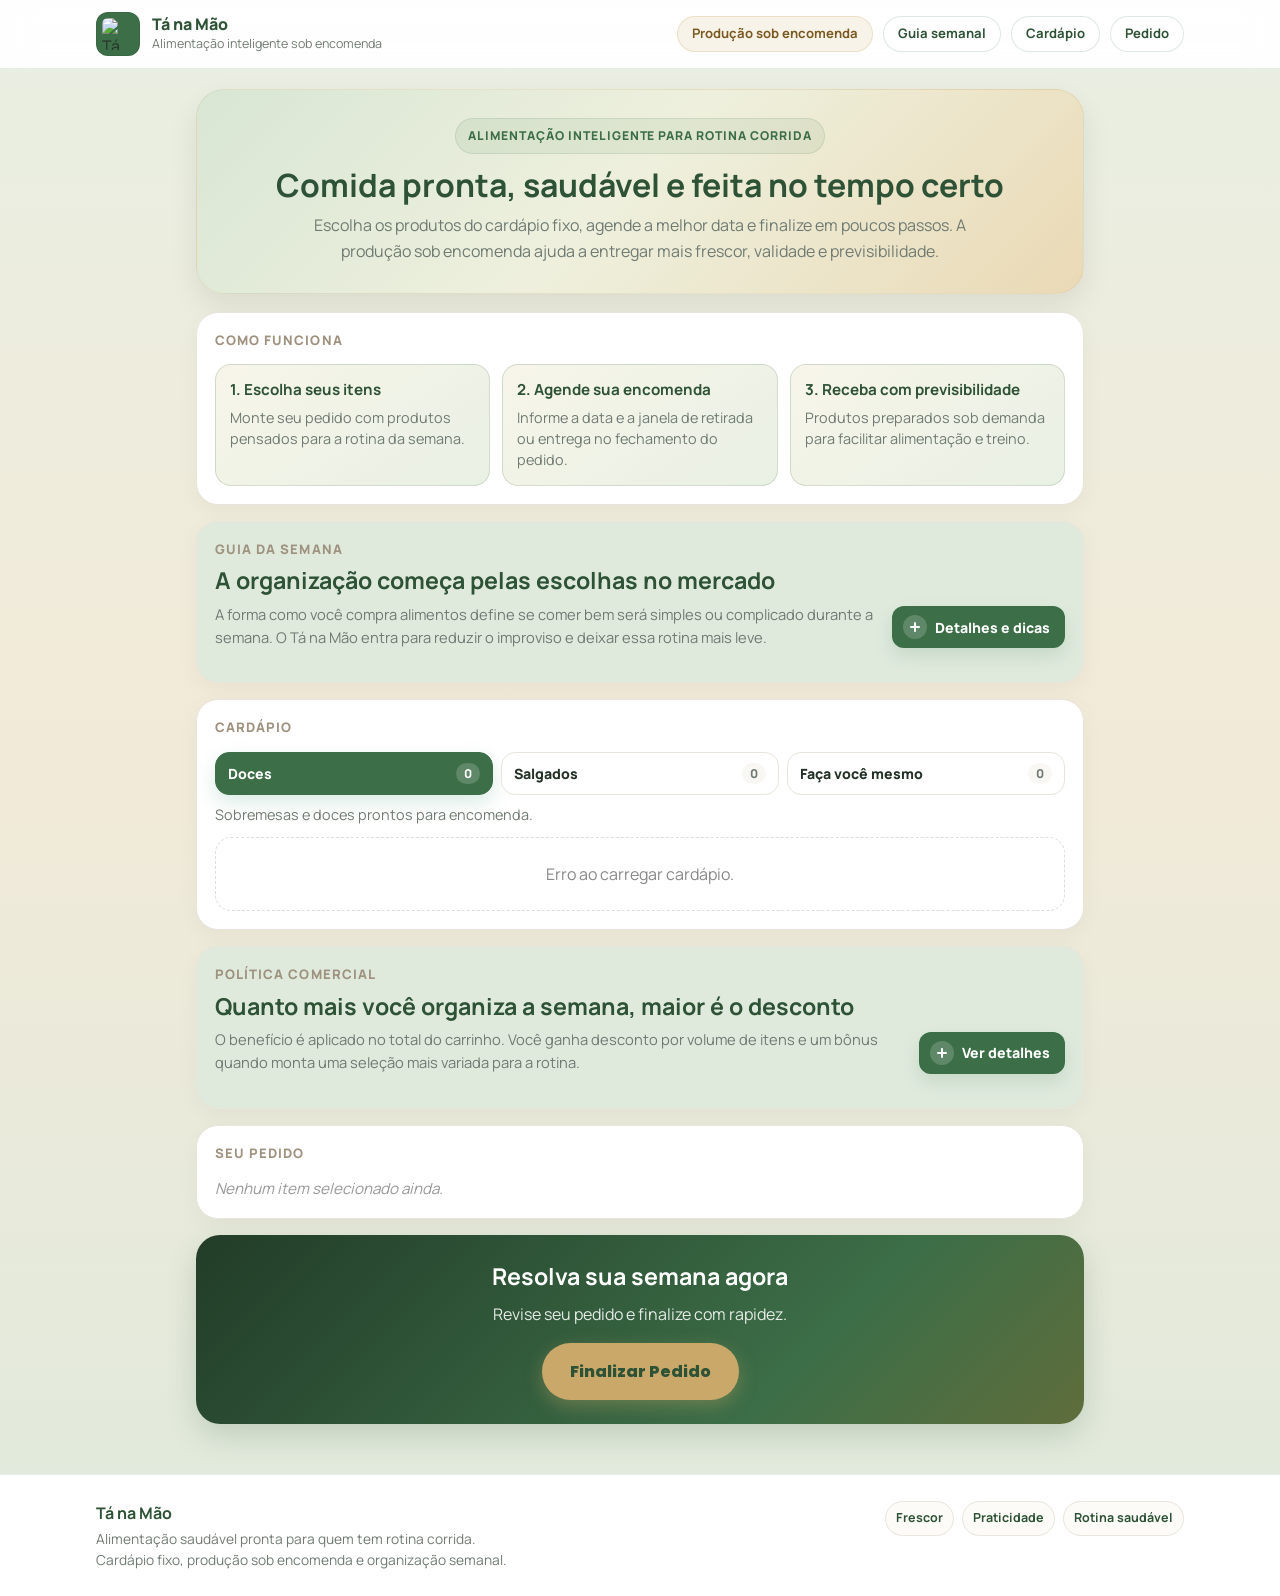
==== index.html @ 831da89c "Evolui identidade visual do ERP e site" ====
<!DOCTYPE html>
<html lang="pt-BR">
<head>
  <meta charset="UTF-8" />
  <meta name="viewport" content="width=device-width, initial-scale=1.0" />
  <title>Tá na Mão! | Alimentação Inteligente</title>
  <link rel="preconnect" href="https://fonts.googleapis.com">
  <link rel="preconnect" href="https://fonts.gstatic.com" crossorigin>
  <link href="https://fonts.googleapis.com/css2?family=Manrope:wght@400;500;600;700;800&family=Poppins:wght@300;400;500;600;700;800&display=swap" rel="stylesheet">
  <link rel="stylesheet" href="/assets/css/main.css?v=20260807-3">
  <script src="auth.js"></script>
  <script src="/assets/js/toast.js"></script>
  <style>
    :root {
      --verde: #3c6e47;
      --verde-escuro: #2d5235;
      --dourado: #c9a86a;
      --fundo: #f8f7f3;
      --texto: #243126;
      --muted: #6f7b72;
      --borda: #e9e5dc;
      --branco: #ffffff;
      --erro-bg: #fff0f0;
      --erro-borda: #f5c6c6;
      --erro-texto: #c0392b;
      --sombra: 0 12px 30px rgba(0,0,0,0.08);
      --radius-xl: 22px;
      --radius-lg: 16px;
      --radius-md: 12px;
      --radius-sm: 10px;
    }

    * {
      box-sizing: border-box;
      margin: 0;
      padding: 0;
    }

    body {
      font-family: var(--font-family, 'Manrope', 'Poppins', sans-serif);
      background: linear-gradient(180deg, #f8f7f3 0%, #f2efe8 100%);
      color: var(--texto);
      min-height: 100vh;
    }

    html {
      scroll-behavior: smooth;
    }

    .site-header {
      position: sticky;
      top: 0;
      z-index: 20;
      background: rgba(255,255,255,0.94);
      border-bottom: 1px solid rgba(60,110,71,0.12);
      backdrop-filter: blur(14px);
    }

    .site-header-inner {
      width: 100%;
      max-width: 1120px;
      margin: 0 auto;
      padding: 12px 16px;
      display: flex;
      align-items: center;
      justify-content: space-between;
      gap: 16px;
    }

    .brand-block {
      display: inline-flex;
      align-items: center;
      gap: 12px;
      min-width: 0;
      color: var(--texto);
      text-decoration: none;
    }

    .brand-logo {
      width: 44px;
      height: 44px;
      object-fit: contain;
      border-radius: 12px;
      background: var(--verde);
      border: 1px solid rgba(45,82,53,0.25);
      padding: 5px;
    }

    .brand-name {
      display: block;
      font-size: 1rem;
      font-weight: 800;
      color: var(--verde-escuro);
      line-height: 1.1;
    }

    .brand-subtitle {
      display: block;
      color: var(--muted);
      font-size: 0.78rem;
      line-height: 1.3;
      margin-top: 2px;
    }

    .site-nav {
      display: flex;
      align-items: center;
      gap: 10px;
      flex-wrap: wrap;
      justify-content: flex-end;
    }

    .site-nav a,
    .site-pill {
      display: inline-flex;
      align-items: center;
      justify-content: center;
      min-height: 36px;
      border-radius: 999px;
      padding: 0 14px;
      font-size: 0.82rem;
      font-weight: 700;
      text-decoration: none;
      white-space: nowrap;
    }

    .site-nav a {
      color: var(--verde-escuro);
      border: 1px solid rgba(60,110,71,0.16);
      background: #fff;
    }

    .site-pill {
      color: #7b5a21;
      background: rgba(201,168,106,0.14);
      border: 1px solid rgba(201,168,106,0.26);
    }

    .wrap {
      width: 100%;
      max-width: 920px;
      margin: 0 auto;
      padding: 20px 16px 40px;
    }

    .hero {
      background: var(--branco);
      border: 1px solid rgba(201,168,106,0.18);
      border-radius: 28px;
      box-shadow: var(--sombra);
      padding: 28px 22px;
      margin-bottom: 18px;
      text-align: center;
    }

    .hero .tag {
      display: inline-block;
      font-size: 0.76rem;
      letter-spacing: 0.08em;
      font-weight: 800;
      color: var(--verde);
      background: rgba(60,110,71,0.08);
      border: 1px solid rgba(60,110,71,0.12);
      padding: 8px 12px;
      border-radius: 999px;
      margin-bottom: 14px;
      text-transform: uppercase;
    }

    .hero h1 {
      font-size: 2rem;
      line-height: 1.1;
      color: var(--verde-escuro);
      margin-bottom: 10px;
    }

    .hero p {
      color: var(--muted);
      font-size: 1rem;
      line-height: 1.6;
      max-width: 680px;
      margin: 0 auto;
    }

    .section {
      background: var(--branco);
      border: 1px solid var(--borda);
      border-radius: var(--radius-xl);
      box-shadow: 0 6px 22px rgba(0,0,0,0.04);
      padding: 18px;
      margin-bottom: 16px;
    }

    .section-title {
      display: block;
      font-size: 0.82rem;
      font-weight: 800;
      color: #9e927f;
      text-transform: uppercase;
      letter-spacing: 0.08em;
      margin-bottom: 14px;
    }

    .intro-info {
      display: grid;
      grid-template-columns: repeat(3, minmax(0, 1fr));
      gap: 12px;
    }

    .intro-card {
      background: #fcfbf8;
      border: 1px solid var(--borda);
      border-radius: var(--radius-lg);
      padding: 14px;
    }

    .intro-card strong {
      display: block;
      font-size: 0.95rem;
      color: var(--verde-escuro);
      margin-bottom: 6px;
    }

    .intro-card span {
      display: block;
      color: var(--muted);
      font-size: 0.9rem;
      line-height: 1.45;
    }


    .guide-section {
      overflow: hidden;
      background: linear-gradient(135deg, #ffffff 0%, #fbf8ef 52%, #eef7f0 100%);
    }

    .guide-heading {
      display: grid;
      grid-template-columns: minmax(0, 1fr) auto;
      gap: 16px;
      align-items: end;
      margin-bottom: 16px;
    }

    .guide-heading .section-title {
      margin-bottom: 8px;
    }

    .guide-heading h2 {
      color: var(--verde-escuro);
      font-size: 1.45rem;
      line-height: 1.18;
      margin-bottom: 8px;
    }

    .guide-heading p,
    .guide-panel p,
    .guide-note {
      color: var(--muted);
      font-size: 0.92rem;
      line-height: 1.55;
    }

    .guide-action {
      display: inline-flex;
      align-items: center;
      justify-content: center;
      min-height: 42px;
      border: 1px solid rgba(60,110,71,0.18);
      border-radius: 12px;
      padding: 0 14px 0 10px;
      background: var(--verde);
      color: #fff;
      font-family: inherit;
      font-size: 0.88rem;
      font-weight: 800;
      text-decoration: none;
      box-shadow: 0 8px 18px rgba(60,110,71,0.14);
      white-space: nowrap;
      cursor: pointer;
      gap: 8px;
    }

    .guide-action-icon {
      position: relative;
      width: 24px;
      height: 24px;
      border-radius: 50%;
      background: rgba(255,255,255,0.18);
      flex-shrink: 0;
    }

    .guide-action-icon::before,
    .guide-action-icon::after {
      content: "";
      position: absolute;
      left: 50%;
      top: 50%;
      width: 10px;
      height: 2px;
      border-radius: 999px;
      background: #fff;
      transform: translate(-50%, -50%);
      transition: 0.18s ease;
    }

    .guide-action-icon::after {
      transform: translate(-50%, -50%) rotate(90deg);
    }

    .guide-action[aria-expanded="true"] .guide-action-icon::after {
      opacity: 0;
      transform: translate(-50%, -50%) rotate(0deg);
    }

    .guide-details {
      margin-top: 16px;
    }

    .guide-details[hidden] {
      display: none;
    }

    .guide-grid {
      display: grid;
      grid-template-columns: repeat(4, minmax(0, 1fr));
      gap: 10px;
      margin-bottom: 12px;
    }

    .guide-card,
    .guide-panel {
      background: rgba(255,255,255,0.82);
      border: 1px solid rgba(60,110,71,0.12);
      border-radius: 16px;
      padding: 14px;
    }

    .guide-number {
      display: inline-flex;
      align-items: center;
      justify-content: center;
      width: 32px;
      height: 28px;
      border-radius: 10px;
      background: rgba(201,168,106,0.16);
      color: var(--dourado);
      font-size: 0.78rem;
      font-weight: 800;
      margin-bottom: 12px;
    }

    .guide-card h3,
    .guide-panel h3 {
      color: var(--verde-escuro);
      font-size: 0.98rem;
      line-height: 1.25;
      margin-bottom: 7px;
    }

    .guide-card p {
      color: var(--muted);
      font-size: 0.86rem;
      line-height: 1.48;
    }

    .guide-bottom {
      display: grid;
      grid-template-columns: minmax(0, 1.15fr) minmax(280px, 0.85fr);
      gap: 12px;
      margin-top: 12px;
    }

    .guide-list {
      list-style: none;
      display: grid;
      gap: 8px;
      margin-top: 10px;
    }

    .guide-list li {
      display: grid;
      grid-template-columns: 26px 1fr;
      align-items: start;
      gap: 8px;
      color: var(--texto);
      font-size: 0.88rem;
      line-height: 1.45;
    }

    .guide-list li::before {
      content: attr(data-step);
      display: inline-flex;
      align-items: center;
      justify-content: center;
      width: 26px;
      height: 26px;
      border-radius: 8px;
      background: rgba(60,110,71,0.1);
      color: var(--verde-escuro);
      font-size: 0.74rem;
      font-weight: 800;
    }

    .guide-tags {
      display: flex;
      flex-wrap: wrap;
      gap: 8px;
      margin-top: 12px;
    }

    .guide-tags span {
      display: inline-flex;
      align-items: center;
      min-height: 32px;
      border-radius: 999px;
      padding: 0 11px;
      background: #f7f4ec;
      color: var(--verde-escuro);
      font-size: 0.82rem;
      font-weight: 800;
    }

    .guide-note {
      margin-top: 12px;
      padding-top: 12px;
      border-top: 1px solid rgba(60,110,71,0.12);
    }

    .menu-tabs {
      display: grid;
      grid-template-columns: repeat(auto-fit, minmax(132px, 1fr));
      gap: 8px;
      margin: 2px 0 12px;
    }

    .menu-tab {
      border: 1px solid var(--borda);
      background: #fff;
      color: var(--texto);
      border-radius: 14px;
      padding: 10px 12px;
      font-family: inherit;
      font-weight: 800;
      font-size: 0.88rem;
      cursor: pointer;
      display: flex;
      align-items: center;
      justify-content: space-between;
      gap: 8px;
      transition: 0.2s ease;
    }

    .menu-tab span {
      min-width: 24px;
      padding: 2px 7px;
      border-radius: 999px;
      background: var(--fundo);
      color: var(--muted);
      font-size: 0.76rem;
      text-align: center;
    }

    .menu-tab.active {
      border-color: var(--verde);
      background: var(--verde);
      color: #fff;
      box-shadow: 0 8px 20px rgba(25, 135, 84, 0.16);
    }

    .menu-tab.active span {
      background: rgba(255, 255, 255, 0.18);
      color: #fff;
    }

    .menu-note {
      margin: -2px 0 12px;
      color: var(--muted);
      font-size: 0.9rem;
      line-height: 1.4;
    }

    .product.recipe-card {
      align-items: flex-start;
    }

    .product.recipe-card .product-left {
      width: 100%;
      align-items: flex-start;
    }

    .recipe-badge {
      display: inline-flex;
      align-items: center;
      width: fit-content;
      border-radius: 999px;
      background: #eef8f2;
      color: var(--verde);
      font-weight: 800;
      font-size: 0.78rem;
      padding: 5px 10px;
    }

    .diy-intro {
      border: 1px solid rgba(60,110,71,0.12);
      background: #fcfbf8;
      border-radius: 16px;
      padding: 14px;
    }

    .diy-intro h3 {
      color: var(--verde-escuro);
      font-size: 1rem;
      margin-bottom: 6px;
    }

    .diy-intro p {
      color: var(--muted);
      font-size: 0.9rem;
      line-height: 1.5;
      margin-bottom: 12px;
    }

    .usage-guide-title {
      display: block;
      color: var(--verde-escuro);
      font-size: 0.78rem;
      font-weight: 800;
      text-transform: uppercase;
      letter-spacing: 0.04em;
      margin-bottom: 8px;
    }

    .usage-icon-grid {
      display: grid;
      grid-template-columns: repeat(auto-fit, minmax(180px, 1fr));
      gap: 8px;
    }

    .usage-icon-item,
    .usage-chip {
      display: flex;
      align-items: center;
      gap: 8px;
    }

    .usage-icon-item {
      border: 1px solid var(--borda);
      background: #fff;
      border-radius: 12px;
      padding: 10px;
    }

    .usage-icon {
      display: inline-flex;
      align-items: center;
      justify-content: center;
      width: 30px;
      height: 30px;
      border-radius: 10px;
      background: rgba(60,110,71,0.1);
      color: var(--verde-escuro);
      font-size: 0.72rem;
      font-weight: 800;
      flex-shrink: 0;
    }

    .usage-icon-item strong {
      display: block;
      color: var(--verde-escuro);
      font-size: 0.82rem;
      line-height: 1.25;
    }

    .usage-icon-item span:last-child {
      display: block;
      color: var(--muted);
      font-size: 0.76rem;
      line-height: 1.35;
      margin-top: 2px;
    }

    .usage-chips {
      display: flex;
      gap: 7px;
      flex-wrap: wrap;
      margin-top: 8px;
    }

    .usage-chip {
      width: fit-content;
      border-radius: 999px;
      border: 1px solid rgba(60,110,71,0.16);
      background: #f8fbf7;
      color: var(--verde-escuro);
      padding: 4px 9px 4px 5px;
      font-size: 0.74rem;
      font-weight: 800;
    }

    .usage-chip .usage-icon {
      width: 22px;
      height: 22px;
      border-radius: 999px;
      font-size: 0.62rem;
    }

    #produtos-container {
      display: flex;
      flex-direction: column;
      gap: 12px;
    }

    .product {
      background: #fff;
      border: 1px solid var(--borda);
      border-radius: 18px;
      padding: 14px;
      display: flex;
      align-items: center;
      justify-content: space-between;
      gap: 12px;
      transition: 0.2s ease;
    }

    .product:hover {
      transform: translateY(-1px);
      box-shadow: 0 8px 18px rgba(0,0,0,0.05);
    }

    .product-left {
      display: flex;
      gap: 12px;
      align-items: center;
      flex: 1;
      min-width: 0;
    }

    .product img {
      width: 76px;
      height: 76px;
      object-fit: cover;
      border-radius: 14px;
      border: 1px solid #eee;
      flex-shrink: 0;
      background: #f5f5f5;
    }

    .product-info {
      min-width: 0;
    }

    .p-nome {
      font-size: 1rem;
      font-weight: 700;
      color: var(--verde-escuro);
      margin-bottom: 3px;
    }

    .p-desc {
      font-size: 0.88rem;
      color: var(--muted);
      line-height: 1.45;
      margin-bottom: 6px;
    }

    .p-preco {
      font-size: 1rem;
      font-weight: 800;
      color: var(--dourado);
    }

    .p-desc {
      display: -webkit-box;
      -webkit-line-clamp: 2;
      -webkit-box-orient: vertical;
      overflow: hidden;
    }

    .p-card-actions {
      display: flex;
      align-items: center;
      gap: 10px;
      flex-wrap: wrap;
      margin-top: 8px;
    }

    .p-detail-btn {
      border: 1px solid rgba(60,110,71,0.18);
      background: #f8fbf7;
      color: var(--verde-escuro);
      border-radius: 999px;
      padding: 7px 11px;
      font-family: "Poppins", sans-serif;
      font-size: 0.76rem;
      font-weight: 800;
      cursor: pointer;
      transition: 0.2s ease;
    }

    .p-detail-btn:hover {
      border-color: rgba(60,110,71,0.36);
      background: #eef6ef;
    }

    .details-modal {
      max-width: 540px;
    }

    .details-head {
      display: flex;
      gap: 14px;
      align-items: center;
      margin-bottom: 14px;
    }

    .details-head img {
      width: 86px;
      height: 86px;
      object-fit: cover;
      border-radius: 16px;
      border: 1px solid var(--borda);
      background: #f5f5f5;
      flex-shrink: 0;
    }

    .details-head h3 {
      margin: 0 0 4px;
    }

    .details-price {
      color: var(--dourado);
      font-weight: 800;
    }

    .details-list {
      display: grid;
      gap: 8px;
      margin-top: 14px;
    }

    .detail-row {
      border: 1px solid var(--borda);
      background: #fcfbf8;
      border-radius: 12px;
      padding: 10px 12px;
    }

    .detail-row strong {
      display: block;
      color: var(--verde-escuro);
      font-size: 0.76rem;
      text-transform: uppercase;
      letter-spacing: 0.04em;
      margin-bottom: 3px;
    }

    .detail-row span {
      color: var(--muted);
      font-size: 0.9rem;
      line-height: 1.45;
    }

    .recipe-detail-section {
      border: 1px solid var(--borda);
      background: #fcfbf8;
      border-radius: 12px;
      padding: 12px;
    }

    .recipe-detail-section h4 {
      margin: 0 0 8px;
      color: var(--verde-escuro);
      font-size: 0.82rem;
      text-transform: uppercase;
      letter-spacing: 0.04em;
    }

    .recipe-detail-section ul,
    .recipe-detail-section ol {
      margin: 0;
      padding-left: 18px;
      color: var(--muted);
      font-size: 0.92rem;
      line-height: 1.5;
    }

    .recipe-detail-section li + li {
      margin-top: 5px;
    }

    .recipe-detail-empty {
      margin: 0;
      color: var(--muted);
      font-size: 0.9rem;
      line-height: 1.45;
    }

    .recipe-video-player {
      width: 100%;
      max-height: 420px;
      border-radius: 12px;
      background: #111;
      display: block;
    }

    .qty-wrap {
      display: flex;
      align-items: center;
      gap: 10px;
      flex-shrink: 0;
    }

    .qty-wrap button {
      width: 34px;
      height: 34px;
      border: none;
      border-radius: 999px;
      background: var(--verde);
      color: #fff;
      font-size: 1.1rem;
      font-weight: 800;
      cursor: pointer;
      transition: 0.2s ease;
    }

    .qty-wrap button:hover {
      background: var(--verde-escuro);
      transform: scale(1.03);
    }

    .qty-num {
      min-width: 24px;
      text-align: center;
      font-size: 1rem;
      font-weight: 800;
      color: var(--verde-escuro);
    }

    .pagamentos {
      display: grid;
      grid-template-columns: repeat(2, minmax(0, 1fr));
      gap: 10px;
    }

    .pag-item {
      border: 2px solid #ece8de;
      background: #fff;
      border-radius: 14px;
      padding: 14px;
      cursor: pointer;
      transition: all 0.2s ease;
    }

    .pag-item:hover {
      border-color: var(--dourado);
      transform: translateY(-1px);
    }

    .pag-item.ativo {
      border-color: var(--verde);
      background: #f4faf5;
      box-shadow: inset 0 0 0 1px rgba(60,110,71,0.08);
    }

    .pag-item strong {
      display: block;
      color: var(--verde-escuro);
      margin-bottom: 4px;
      font-size: 0.96rem;
    }

    .pag-item span {
      display: block;
      color: var(--muted);
      font-size: 0.86rem;
      line-height: 1.4;
    }

    .policy-card {
      background: linear-gradient(135deg, #ffffff 0%, #fbf8ef 100%);
      border: 1px solid rgba(60,110,71,0.14);
      border-radius: 18px;
      padding: 16px;
    }

    .policy-card h3 {
      color: var(--verde-escuro);
      font-size: 1.08rem;
      line-height: 1.28;
      margin-bottom: 8px;
    }

    .policy-card p {
      color: var(--muted);
      font-size: 0.9rem;
      line-height: 1.55;
      margin-bottom: 12px;
    }

    .policy-grid {
      display: grid;
      grid-template-columns: repeat(3, minmax(0, 1fr));
      gap: 10px;
    }

    .policy-item {
      border: 1px solid var(--borda);
      border-radius: 14px;
      background: #fff;
      padding: 12px;
    }

    .policy-item strong {
      display: block;
      color: var(--verde-escuro);
      font-size: 0.88rem;
      margin-bottom: 5px;
    }

    .policy-item span {
      display: block;
      color: var(--muted);
      font-size: 0.82rem;
      line-height: 1.45;
    }

    .policy-note {
      margin-top: 12px;
      color: #7b5a21;
      background: rgba(201,168,106,0.12);
      border: 1px solid rgba(201,168,106,0.24);
      border-radius: 12px;
      padding: 10px 12px;
      font-size: 0.86rem;
      font-weight: 700;
      line-height: 1.45;
    }

    #resumo-lista {
      display: flex;
      flex-direction: column;
      gap: 8px;
      color: #444;
      font-size: 0.95rem;
      line-height: 1.5;
    }

    .r-vazio {
      color: #999;
      font-style: italic;
    }

    .resumo-total {
      margin-top: 14px;
      font-size: 1.08rem;
      font-weight: 800;
      color: var(--verde);
    }

    .cta-section {
      background: linear-gradient(135deg, var(--verde-escuro), var(--verde));
      color: #fff;
      border-radius: 24px;
      padding: 24px 18px;
      text-align: center;
      box-shadow: 0 12px 30px rgba(45,82,53,0.18);
    }

    .cta-section h2 {
      font-size: 1.45rem;
      margin-bottom: 8px;
    }

    .cta-section p {
      color: rgba(255,255,255,0.88);
      margin-bottom: 16px;
      line-height: 1.55;
    }

    .btn-pedir {
      background: var(--dourado);
      color: var(--verde-escuro);
      border: none;
      padding: 16px 28px;
      border-radius: 999px;
      font-size: 1rem;
      font-weight: 800;
      cursor: pointer;
      font-family: "Poppins", sans-serif;
      transition: all 0.2s ease;
      box-shadow: 0 6px 18px rgba(201,168,106,0.35);
    }

    .btn-pedir:hover {
      background: #d7b777;
      transform: translateY(-2px);
    }

    .site-footer {
      border-top: 1px solid rgba(60,110,71,0.12);
      background: #ffffff;
      margin-top: 10px;
    }

    .site-footer-inner {
      width: 100%;
      max-width: 1120px;
      margin: 0 auto;
      padding: 26px 16px;
      display: flex;
      align-items: flex-start;
      justify-content: space-between;
      gap: 20px;
      color: var(--muted);
      font-size: 0.86rem;
    }

    .site-footer strong {
      display: block;
      color: var(--verde-escuro);
      font-size: 1rem;
      margin-bottom: 4px;
    }

    .site-footer span {
      display: block;
      line-height: 1.5;
    }

    .footer-tags {
      display: flex;
      gap: 8px;
      flex-wrap: wrap;
      justify-content: flex-end;
    }

    .footer-tags span {
      border: 1px solid var(--borda);
      border-radius: 999px;
      padding: 7px 10px;
      background: #fcfbf8;
      color: var(--verde-escuro);
      font-weight: 700;
      font-size: 0.78rem;
    }

    .overlay {
      position: fixed;
      inset: 0;
      background: rgba(17, 24, 18, 0.56);
      display: none;
      align-items: center;
      justify-content: center;
      z-index: 999;
      padding: 16px;
    }

    .overlay.on {
      display: flex;
    }

    .modal {
      width: 100%;
      max-width: 640px;
      background: #fff;
      border-radius: 24px;
      padding: 24px 18px 20px;
      position: relative;
      box-shadow: 0 24px 60px rgba(0,0,0,0.18);
      max-height: 92vh;
      overflow-y: auto;
    }

    .modal h3 {
      font-size: 1.5rem;
      color: var(--verde-escuro);
      margin-bottom: 4px;
    }

    .m-subtitulo {
      font-size: 0.86rem;
      color: #8d8d8d;
      margin-bottom: 16px;
    }

    .m-resumo {
      background: #f9f9f9;
      border-radius: 12px;
      padding: 14px;
      font-size: 0.9rem;
      line-height: 1.8;
      color: #444;
      margin-bottom: 10px;
      border: 1px solid #f0f0f0;
    }

    .m-total {
      font-size: 1.12rem;
      font-weight: 800;
      color: var(--verde);
      margin-bottom: 20px;
    }

    .form-label {
      font-size: 0.72rem;
      font-weight: 800;
      color: #bbb;
      text-transform: uppercase;
      letter-spacing: 0.5px;
      display: block;
      margin-bottom: 8px;
      margin-top: 14px;
    }

    .form-grid {
      display: grid;
      grid-template-columns: 1fr 1fr;
      gap: 10px;
    }

    .input-full {
      grid-column: span 2;
    }

    .modal input {
      width: 100%;
      padding: 12px 14px;
      border: 2px solid #eee;
      border-radius: 10px;
      font-size: 0.92rem;
      font-family: "Poppins", sans-serif;
      outline: none;
      transition: border 0.2s;
      color: var(--texto);
      background: #fff;
    }

    .modal input:focus {
      border-color: var(--dourado);
    }

    #area-logado {
      background: #f0f7f2;
      border: 2px solid var(--verde);
      padding: 16px;
      border-radius: 12px;
      margin-bottom: 16px;
      text-align: center;
    }

    .l-nome {
      font-weight: 800;
      font-size: 1.05rem;
      color: var(--verde);
    }

    .l-tel {
      font-size: 0.88rem;
      color: #666;
      margin-top: 4px;
    }

    #area-logado a {
      font-size: 0.8rem;
      color: #888;
      text-decoration: underline;
      cursor: pointer;
      display: inline-block;
      margin-top: 10px;
    }

    .btn-pagar {
      width: 100%;
      background: var(--dourado);
      color: var(--verde-escuro);
      border: none;
      padding: 17px;
      border-radius: 999px;
      font-size: 1.02rem;
      font-weight: 800;
      cursor: pointer;
      font-family: "Poppins", sans-serif;
      margin-top: 18px;
      transition: all 0.2s;
      box-shadow: 0 4px 14px rgba(201,168,106,0.4);
      display: flex;
      align-items: center;
      justify-content: center;
      gap: 8px;
    }

    .btn-pagar:hover {
      background: #d6b77c;
      transform: translateY(-2px);
    }

    .btn-pagar:disabled {
      opacity: 0.65;
      cursor: not-allowed;
      transform: none;
    }

    .btn-fechar {
      position: absolute;
      top: 16px;
      right: 20px;
      background: none;
      border: none;
      font-size: 1.5rem;
      cursor: pointer;
      color: #ccc;
      line-height: 1;
    }

    .btn-fechar:hover {
      color: #999;
    }

    .erro-msg {
      background: var(--erro-bg);
      border: 1px solid var(--erro-borda);
      color: var(--erro-texto);
      border-radius: 10px;
      padding: 10px 14px;
      font-size: 0.88rem;
      margin-top: 12px;
      display: none;
      text-align: center;
    }
    /* Animação de sacudir para erros */
@keyframes shake {
  0%, 100% { transform: translateX(0); }
  25% { transform: translateX(-8px); }
  50% { transform: translateX(8px); }
  75% { transform: translateX(-8px); }
}

.shake-error {
  animation: shake 0.4s ease-in-out;
  /* Garante que o usuário veja o erro com destaque */
  border: 2px solid var(--erro-texto) !important;
}
    
    .erro-cardapio {
      background: #fff;
      border: 1px dashed #ddd;
      border-radius: 16px;
      padding: 24px;
      text-align: center;
      color: #888;
    }

    .spinner {
      width: 18px;
      height: 18px;
      border: 3px solid rgba(45,82,53,0.25);
      border-top-color: var(--verde-escuro);
      border-radius: 50%;
      animation: spin 0.7s linear infinite;
      flex-shrink: 0;
    }

    @keyframes spin {
      to { transform: rotate(360deg); }
    }

    @media (max-width: 760px) {
      .site-header-inner {
        align-items: flex-start;
        flex-direction: column;
      }

      .site-nav {
        justify-content: flex-start;
        width: 100%;
      }

      .site-nav a,
      .site-pill {
        flex: 1 1 calc(50% - 5px);
      }

      .site-footer-inner {
        flex-direction: column;
      }

      .footer-tags {
        justify-content: flex-start;
      }

      .hero h1 {
        font-size: 1.7rem;
      }

      .intro-info {
        grid-template-columns: 1fr;
      }

      .guide-heading,
      .guide-grid,
      .guide-bottom {
        grid-template-columns: 1fr;
      }

      .guide-action {
        width: 100%;
      }

      .pagamentos,
      .policy-grid {
        grid-template-columns: 1fr;
      }

      .form-grid {
        grid-template-columns: 1fr;
      }

      .input-full {
        grid-column: span 1;
      }

      .product {
        align-items: flex-start;
        flex-direction: column;
      }

      .product-left {
        width: 100%;
      }

      .qty-wrap {
        align-self: flex-end;
      }

      .p-card-actions {
        align-items: flex-start;
        flex-direction: column;
      }

      .details-head {
        align-items: flex-start;
        flex-direction: column;
      }
    }
    /* Branding v3 — superfícies com identidade, sem perder leveza */
    body { background: linear-gradient(180deg, #e8efe3 0%, #f2ead8 46%, #dfeadd 100%); }
    header { background: rgba(232,239,227,.94); border-bottom-color: rgba(60,110,71,.18); }
    .hero { background: linear-gradient(135deg, #d8e6d4 0%, #eef0dd 48%, #ead9b5 100%); }
    .intro-card, .guide-card, .guide-panel, .product, .recipe-detail-section, .policy-item {
      background: linear-gradient(145deg, #f7f5e9, #e9f0e4);
      border-color: rgba(60,110,71,.18);
    }
    .product:nth-child(even), .guide-card:nth-child(3n+2), .policy-item:nth-child(even) {
      background: linear-gradient(145deg, #f3e7c9, #eef1df);
      border-color: rgba(201,168,106,.3);
    }
    .guide-section, .policy-section { background: #dfeadd; }
    .diy-intro, .recipe-detail-section { background: linear-gradient(135deg, #efe1bf, #e1ead9); }
    .cta-section { background: linear-gradient(135deg, #223c28 0%, #3c6e47 68%, #8c6c2e 140%); }
    footer { background: #1b3020; }
  </style>
</head>
<body id="topo">
<header class="site-header">
  <div class="site-header-inner">
    <a class="brand-block" href="#topo" aria-label="Tá na Mão - início">
      <img class="brand-logo" src="https://storage.googleapis.com/app-tess-ai-platform-assets-prod/assets/uploads/5681b1bf-2661-4360-9c01-6141cd6ff531.png" alt="Tá na Mão">
      <span>
        <span class="brand-name">Tá na Mão</span>
        <span class="brand-subtitle" data-content="brandSubtitle">Alimentação inteligente sob encomenda</span>
      </span>
    </a>
    <nav class="site-nav" aria-label="Navegação principal">
      <span class="site-pill" data-content="headerBadge">Produção sob encomenda</span>
      <a href="#guia-semanal" data-content="weeklyGuideNav">Guia semanal</a>
      <a href="#cardapio">Cardápio</a>
      <a href="#resumo-lista">Pedido</a>
    </nav>
  </div>
</header>

<div class="wrap">
<section class="hero">
      <div class="tag" data-content="heroEyebrow">Alimentação inteligente para rotina corrida</div>
      <h1 data-content="heroTitle">Comida pronta, saudável e feita no tempo certo</h1>
      <p data-content="heroDescription">
        Escolha os produtos do cardápio fixo, agende a melhor data e finalize em poucos passos.
        A produção sob encomenda ajuda a entregar mais frescor, validade e previsibilidade.
      </p>
    </section>

    <div class="section">
      <span class="section-title" data-content="howItWorksTitle">Como funciona</span>
      <div class="intro-info">
        <div class="intro-card">
          <strong data-content="step1Title">1. Escolha seus itens</strong>
          <span data-content="step1Text">Monte seu pedido com produtos pensados para a rotina da semana.</span>
        </div>
        <div class="intro-card">
          <strong data-content="step2Title">2. Agende sua encomenda</strong>
          <span data-content="step2Text">Informe a data e a janela de retirada ou entrega no fechamento do pedido.</span>
        </div>
        <div class="intro-card">
          <strong data-content="step3Title">3. Receba com previsibilidade</strong>
          <span data-content="step3Text">Produtos preparados sob demanda para facilitar alimentação e treino.</span>
        </div>
      </div>
    </div>

    <div class="section guide-section" id="guia-semanal">
      <div class="guide-heading">
        <div>
          <span class="section-title" data-content="weeklyGuideTitle">Guia da semana</span>
          <h2 data-content="weeklyGuideHeading">A organização começa pelas escolhas no mercado</h2>
          <p data-content="weeklyGuideIntro">A forma como você compra alimentos define se comer bem será simples ou complicado durante a semana. O Tá na Mão entra para reduzir o improviso e deixar essa rotina mais leve.</p>
        </div>
        <button class="guide-action" type="button" aria-expanded="false" aria-controls="guia-semanal-detalhes" onclick="alternarGuiaSemanal(this)">
          <span class="guide-action-icon" aria-hidden="true"></span>
          <span data-content="weeklyGuideButton">Detalhes e dicas</span>
        </button>
      </div>

      <div class="guide-details" id="guia-semanal-detalhes" hidden>
        <div class="guide-grid">
          <article class="guide-card">
            <span class="guide-number">01</span>
            <h3 data-content="weeklyGuideCard1Title">Comece pelo mercado</h3>
            <p data-content="weeklyGuideCard1Text">Monte uma lista com alimentos que realmente ajudam sua rotina: itens prontos, opções frescas e complementos fáceis de combinar.</p>
          </article>
          <article class="guide-card">
            <span class="guide-number">02</span>
            <h3 data-content="weeklyGuideCard2Title">Pense nos dias críticos</h3>
            <p data-content="weeklyGuideCard2Text">Identifique os dias de trabalho, treino ou correria em que você mais precisa ter a refeição resolvida.</p>
          </article>
          <article class="guide-card">
            <span class="guide-number">03</span>
            <h3 data-content="weeklyGuideCard3Title">Compre para combinar</h3>
            <p data-content="weeklyGuideCard3Text">Proteínas, legumes, frutas e lanches simples fazem os produtos prontos renderem melhor sem complicar.</p>
          </article>
          <article class="guide-card">
            <span class="guide-number">04</span>
            <h3 data-content="weeklyGuideCard4Title">Evite depender do improviso</h3>
            <p data-content="weeklyGuideCard4Text">Quando a base está organizada, fica mais fácil comer bem mesmo quando a semana sai do plano.</p>
          </article>
        </div>

        <div class="guide-bottom">
          <div class="guide-panel">
            <h3 data-content="weeklyGuideRoutineTitle">Como organizar a semana</h3>
            <ol class="guide-list">
              <li data-step="1"><span data-content="weeklyGuideRoutine1">Olhe a agenda e marque quais refeições precisam estar resolvidas antes.</span></li>
              <li data-step="2"><span data-content="weeklyGuideRoutine2">Escolha no cardápio os itens prontos que vão cobrir esses momentos.</span></li>
              <li data-step="3"><span data-content="weeklyGuideRoutine3">Complete a compra com alimentos simples para café, lanches e acompanhamentos.</span></li>
              <li data-step="4"><span data-content="weeklyGuideRoutine4">No fim da semana, ajuste quantidades e escolhas para o próximo pedido.</span></li>
            </ol>
          </div>
          <div class="guide-panel">
            <h3 data-content="weeklyGuideShoppingTitle">Lista de compras inteligente</h3>
            <p data-content="weeklyGuideShoppingIntro">A compra certa diminui desperdício, facilita combinações e deixa a alimentação equilibrada mais possível.</p>
            <div class="guide-tags" aria-label="Itens da lista de compras">
              <span data-content="weeklyGuideShopping1">Proteínas</span>
              <span data-content="weeklyGuideShopping2">Verduras e legumes</span>
              <span data-content="weeklyGuideShopping3">Frutas</span>
              <span data-content="weeklyGuideShopping4">Lanches inteligentes</span>
              <span data-content="weeklyGuideShopping5">Temperos e extras</span>
            </div>
          </div>
        </div>

        <p class="guide-note" data-content="weeklyGuideClosing">O objetivo não é montar uma rotina perfeita. É deixar boas escolhas mais fáceis de repetir.</p>
      </div>
    </div>

    <div class="section" id="cardapio">
      <span class="section-title" data-content="menuTitle">Cardápio</span>
      <div class="menu-tabs" id="menu-tabs" aria-label="Categorias do cardápio"></div>
      <div class="menu-note" id="menu-note"></div>
      <div id="produtos-container">
        <div class="erro-cardapio">
          <p>Carregando cardápio...</p>
        </div>
      </div>
    </div>

    <div class="section guide-section policy-section" id="politica-comercial">
      <div class="guide-heading">
        <div>
          <span class="section-title" data-content="policyTitle">Política comercial</span>
          <h2 data-content="policyHeading">Quanto mais você organiza a semana, maior é o desconto</h2>
          <p data-content="policyIntro">O benefício é aplicado no total do carrinho. Você ganha desconto por volume de itens e um bônus quando monta uma seleção mais variada para a rotina.</p>
        </div>
        <button class="guide-action" type="button" aria-expanded="false" aria-controls="politica-comercial-detalhes" onclick="alternarPoliticaComercial(this)">
          <span class="guide-action-icon" aria-hidden="true"></span>
          <span data-content="policyButton">Ver detalhes</span>
        </button>
      </div>

      <div class="guide-details policy-details" id="politica-comercial-detalhes" hidden>
        <div class="policy-grid">
          <div class="policy-item">
            <strong data-content="policyVolumeTitle">Desconto por volume</strong>
            <span data-content="policyVolumeText">3 itens: 3% · 5 itens: 6% · 8 itens: 9% · 12 itens: 12%.</span>
          </div>
          <div class="policy-item">
            <strong data-content="policyDiversityTitle">Bônus por variedade</strong>
            <span data-content="policyDiversityText">3 produtos diferentes: +1%. 5 produtos diferentes: +2%.</span>
          </div>
          <div class="policy-item">
            <strong data-content="policyLimitTitle">Limite saudável</strong>
            <span data-content="policyLimitText">O desconto máximo é de 15%, preservando qualidade, frescor e produção sob encomenda.</span>
          </div>
        </div>
        <div class="policy-note" data-content="policyPaymentNote">O pagamento é finalizado com segurança pelo Mercado Pago, onde você escolhe Pix, cartão ou outros meios disponíveis no checkout.</div>
      </div>
    </div>

    <div class="section">
      <span class="section-title" data-content="orderTitle">Seu Pedido</span>
      <div id="resumo-lista">
        <span class="r-vazio">Nenhum item selecionado ainda.</span>
      </div>
      <div class="resumo-total" id="resumo-total" style="display:none;"></div>
    </div>

    <div class="cta-section">
      <h2 data-content="ctaTitle">Resolva sua semana agora</h2>
      <p data-content="ctaText">Revise seu pedido e finalize com rapidez.</p>
      <button class="btn-pedir" onclick="abrirModal()" data-content="ctaButton">Finalizar Pedido</button>
    </div>
  </div>

  <footer class="site-footer">
    <div class="site-footer-inner">
      <div>
        <strong data-content="footerTitle">Tá na Mão</strong>
        <span data-content="footerLine1">Alimentação saudável pronta para quem tem rotina corrida.</span>
        <span data-content="footerLine2">Cardápio fixo, produção sob encomenda e organização semanal.</span>
      </div>
      <div class="footer-tags" aria-label="Pilares da operação">
        <span data-content="footerTag1">Frescor</span>
        <span data-content="footerTag2">Praticidade</span>
        <span data-content="footerTag3">Rotina saudável</span>
      </div>
    </div>
  </footer>

  <div class="overlay" id="product-details-overlay">
    <div class="modal details-modal">
      <button class="btn-fechar" onclick="fecharDetalhesProduto()" aria-label="Fechar">×</button>
      <div id="product-details-body"></div>
    </div>
  </div>

  <div class="overlay" id="overlay">
    <div class="modal">
      <button class="btn-fechar" onclick="fecharModal()" aria-label="Fechar">×</button>
      <h3>Confirmar Pedido</h3>
      <div class="m-subtitulo" id="m-subtitulo"></div>
      <div class="m-resumo" id="m-resumo"></div>
      <div class="m-total" id="m-total"></div>

      <div id="area-logado" style="display:none;">
        <div class="l-nome" id="txt-nome-logado"></div>
        <div class="l-tel" id="txt-tel-logado"></div>
        <a onclick="limparCadastro()">Não é você? Trocar os dados</a>
      </div>

      <div id="area-cadastro">
        <span class="form-label">Seus dados</span>
        <div class="form-grid">
          <input type="text" id="m-nome" class="input-full" placeholder="Nome completo">
          <input type="tel" id="m-tel" class="input-full" placeholder="WhatsApp com DDD — ex: 21 98000-0000">
        </div>

        <span class="form-label">Endereço de entrega</span>
        <div class="form-grid">
          <input type="text" id="m-cep" placeholder="CEP" onblur="buscarCep()">
          <input type="text" id="m-estado" placeholder="UF">
          <input type="text" id="m-rua" placeholder="Rua" class="input-full">
          <input type="text" id="m-numero" placeholder="Número">
          <input type="text" id="m-complemento" placeholder="Complemento">
          <input type="text" id="m-bairro" placeholder="Bairro">
          <input type="text" id="m-cidade" placeholder="Cidade">
        </div>
      </div>

      <span class="form-label">Encomenda programada</span>
      <div class="form-grid">
        <input type="date" id="m-data-entrega" class="input-full">
        <select id="m-janela-entrega" class="input-full">
          <option value="">Escolha uma janela</option>
          <option value="Manhã">Manhã</option>
          <option value="Tarde">Tarde</option>
          <option value="Noite">Noite</option>
          <option value="Combinar pelo WhatsApp">Combinar pelo WhatsApp</option>
        </select>
      </div>

      <div class="erro-msg" id="erro-msg"></div>
      <button class="btn-pagar" id="btn-pagar" onclick="finalizarPedido()">Ir para pagamento</button>
    </div>
  </div>

  <script>
    const BACKEND_URL = "https://tanamao-backend.onrender.com";
    const STORAGE_CART = "tanamao_cart_v1";
    const CART_DISCOUNT_RULES = {
      quantityTiers: [
        { min: 3, rate: 0.03 },
        { min: 5, rate: 0.06 },
        { min: 8, rate: 0.09 },
        { min: 12, rate: 0.12 }
      ],
      diversityTiers: [
        { min: 3, rate: 0.01 },
        { min: 5, rate: 0.02 }
      ],
      maxRate: 0.15
    };
    const STORAGE_PAYMENT = "tanamao_payment_v1";
    const CHECKOUT_PAYMENT_METHOD = "mercadopago";
    const STORAGE_CLIENT = "tanamao_cliente";
    const STORAGE_CHECKOUT_LOCK = "tanamao_checkout_lock_v1";

    const SITE_CONTENT_DEFAULTS = {
      brandSubtitle: "Alimentação inteligente sob encomenda",
      headerBadge: "Produção sob encomenda",
      heroEyebrow: "Alimentação inteligente para rotina corrida",
      heroTitle: "Comida pronta, saudável e feita no tempo certo",
      heroDescription: "Escolha os produtos do cardápio fixo, agende a melhor data e finalize em poucos passos. A produção sob encomenda ajuda a entregar mais frescor, validade e previsibilidade.",
      howItWorksTitle: "Como funciona",
      step1Title: "1. Escolha seus itens",
      step1Text: "Monte seu pedido com produtos pensados para a rotina da semana.",
      step2Title: "2. Agende sua encomenda",
      step2Text: "Informe a data e a janela de retirada ou entrega no fechamento do pedido.",
      step3Title: "3. Receba com previsibilidade",
      step3Text: "Produtos preparados sob demanda para facilitar alimentação e treino.",
      weeklyGuideNav: "Guia semanal",
      weeklyGuideTitle: "Guia da semana",
      weeklyGuideHeading: "A organização começa pelas escolhas no mercado",
      weeklyGuideIntro: "A forma como você compra alimentos define se comer bem será simples ou complicado durante a semana. O Tá na Mão entra para reduzir o improviso e deixar essa rotina mais leve.",
      weeklyGuideButton: "Detalhes e dicas",
      weeklyGuideCard1Title: "Comece pelo mercado",
      weeklyGuideCard1Text: "Monte uma lista com alimentos que realmente ajudam sua rotina: itens prontos, opções frescas e complementos fáceis de combinar.",
      weeklyGuideCard2Title: "Pense nos dias críticos",
      weeklyGuideCard2Text: "Identifique os dias de trabalho, treino ou correria em que você mais precisa ter a refeição resolvida.",
      weeklyGuideCard3Title: "Compre para combinar",
      weeklyGuideCard3Text: "Proteínas, legumes, frutas e lanches simples fazem os produtos prontos renderem melhor sem complicar.",
      weeklyGuideCard4Title: "Evite depender do improviso",
      weeklyGuideCard4Text: "Quando a base está organizada, fica mais fácil comer bem mesmo quando a semana sai do plano.",
      weeklyGuideRoutineTitle: "Como organizar a semana",
      weeklyGuideRoutine1: "Olhe a agenda e marque quais refeições precisam estar resolvidas antes.",
      weeklyGuideRoutine2: "Escolha no cardápio os itens prontos que vão cobrir esses momentos.",
      weeklyGuideRoutine3: "Complete a compra com alimentos simples para café, lanches e acompanhamentos.",
      weeklyGuideRoutine4: "No fim da semana, ajuste quantidades e escolhas para o próximo pedido.",
      weeklyGuideShoppingTitle: "Lista de compras inteligente",
      weeklyGuideShoppingIntro: "A compra certa diminui desperdício, facilita combinações e deixa a alimentação equilibrada mais possível.",
      weeklyGuideShopping1: "Proteínas",
      weeklyGuideShopping2: "Verduras e legumes",
      weeklyGuideShopping3: "Frutas",
      weeklyGuideShopping4: "Lanches inteligentes",
      weeklyGuideShopping5: "Temperos e extras",
      weeklyGuideClosing: "O objetivo não é montar uma rotina perfeita. É deixar boas escolhas mais fáceis de repetir.",
      policyTitle: "Política comercial",
      policyHeading: "Quanto mais você organiza a semana, maior é o desconto",
      policyIntro: "O benefício é aplicado no total do carrinho. Você ganha desconto por volume de itens e um bônus quando monta uma seleção mais variada para a rotina.",
      policyButton: "Ver detalhes",
      policyVolumeTitle: "Desconto por volume",
      policyVolumeText: "3 itens: 3% · 5 itens: 6% · 8 itens: 9% · 12 itens: 12%.",
      policyDiversityTitle: "Bônus por variedade",
      policyDiversityText: "3 produtos diferentes: +1%. 5 produtos diferentes: +2%.",
      policyLimitTitle: "Limite saudável",
      policyLimitText: "O desconto máximo é de 15%, preservando qualidade, frescor e produção sob encomenda.",
      policyPaymentNote: "O pagamento é finalizado com segurança pelo Mercado Pago, onde você escolhe Pix, cartão ou outros meios disponíveis no checkout.",
      orderTitle: "Seu Pedido",
      ctaTitle: "Resolva sua semana agora",
      ctaText: "Revise seu pedido e finalize com rapidez.",
      ctaButton: "Finalizar Pedido",
      footerTitle: "Tá na Mão",
      footerLine1: "Alimentação saudável pronta para quem tem rotina corrida.",
      footerLine2: "Cardápio fixo, produção sob encomenda e organização semanal.",
      footerTag1: "Frescor",
      footerTag2: "Praticidade",
      menuTitle: "Cardápio",
      menuDocesLabel: "Doces",
      menuDocesNote: "Sobremesas e doces prontos para encomenda.",
      menuSalgadosLabel: "Salgados",
      menuSalgadosNote: "Itens salgados para rotina, trabalho e pós-treino.",
      menuDiyLabel: "Faça você mesmo",
      menuDiyNote: "Receitas saudáveis para fazer em casa. Não entram no carrinho.",
      diyIntroTitle: "Como usar o Faça você mesmo",
      diyIntroText: "O Tá na Mão foi criado para facilitar sua rotina. Além das comidas prontas que você pode comprar para resolver o dia, também disponibilizamos receitas saudáveis e práticas para apoiar suas escolhas na semana.",
      recipeIconGuideTitle: "Guia de ícones",
      menuDiyEmpty: "Nenhuma receita disponível no momento.",
      recipeBadgeLabel: "Faça você mesmo",
      recipeButtonLabel: "Ver receita",
      recipeDetailLabel: "Faça você mesmo",
      recipeIngredientsTitle: "Ingredientes",
      recipePreparationTitle: "Modo de preparo",
      recipeEmptyText: "Conteúdo em atualização.",
      footerTag3: "Rotina saudável"
    };

    function normalizeSiteContentValue(value) {
      if (typeof value !== "string") return value || {};
      try { return JSON.parse(value); } catch { return {}; }
    }

    let SITE_CONTENT = { ...SITE_CONTENT_DEFAULTS };

    function siteText(key) {
      return SITE_CONTENT[key] || SITE_CONTENT_DEFAULTS[key] || "";
    }

    function aplicarTextosSite(content = {}) {
      const merged = { ...SITE_CONTENT_DEFAULTS, ...normalizeSiteContentValue(content) };
      SITE_CONTENT = merged;
      document.querySelectorAll("[data-content]").forEach(el => {
        const key = el.dataset.content;
        if (typeof merged[key] === "string") el.textContent = merged[key];
      });
      if (typeof renderMenuTabs === "function") renderMenuTabs();
    }

    function alternarGuiaSemanal(button) {
      alternarDetalhesSecao(button, "guia-semanal-detalhes");
    }

    function alternarPoliticaComercial(button) {
      alternarDetalhesSecao(button, "politica-comercial-detalhes");
    }

    function alternarDetalhesSecao(button, detailsId) {
      const details = document.getElementById(detailsId);
      if (!details || !button) return;
      const willOpen = details.hasAttribute("hidden");
      details.toggleAttribute("hidden", !willOpen);
      button.setAttribute("aria-expanded", String(willOpen));
    }

    async function carregarTextosSite() {
      aplicarTextosSite();
      try {
        const res = await fetch(BACKEND_URL + "/api/settings/public/site_content?t=" + Date.now(), { cache: "no-store" });
        if (!res.ok) return;
        const data = await res.json();
        if (data.ok && data.data && data.data.value) aplicarTextosSite(normalizeSiteContentValue(data.data.value));
      } catch (e) {
        console.warn("Textos do site não carregados.", e);
      }
    }

    let PRODS = [];
    let RECEITAS = [];
    let qtds = {};
    let menuCategoriaAtual = "doce";
    let pagSel = CHECKOUT_PAYMENT_METHOD;
    let clienteAtual = null;
    let isSubmittingCheckout = false;

    // ✅ LÓGICA DO INDEXEDDB (CACHE)
    const DB_NAME = "TanamaoDB_v3";
    const STORE_NAME = "produtos_cache";

    function initDB() {
      return new Promise((resolve, reject) => {
        const req = indexedDB.open(DB_NAME, 1);
        req.onupgradeneeded = (e) => {
          e.target.result.createObjectStore(STORE_NAME, { keyPath: "id" });
        };
        req.onsuccess = () => resolve(req.result);
        req.onerror = () => reject(req.error);
      });
    }

    async function getCachedProducts() {
      try {
        const db = await initDB();
        return new Promise((resolve) => {
          const tx = db.transaction(STORE_NAME, "readonly");
          const store = tx.objectStore(STORE_NAME);
          const req = store.getAll();
          req.onsuccess = () => resolve(req.result);
          req.onerror = () => resolve([]);
        });
      } catch { return []; }
    }

    async function saveProductsToCache(products) {
      try {
        const db = await initDB();
        const tx = db.transaction(STORE_NAME, "readwrite");
        const store = tx.objectStore(STORE_NAME);
        store.clear(); // Limpa o cache antigo
        products.forEach(p => store.put(p)); // Salva os novos
      } catch (e) { console.error("Erro ao salvar cache", e); }
    }

    function fmt(v) {
      return "R$ " + Number(v || 0).toFixed(2).replace(".", ",");
    }

    function getVal(id) {
      const el = document.getElementById(id);
      return el ? el.value.trim() : "";
    }

    function mostrarErro(msg) {
      const bar = document.getElementById("erro-msg");
      if (!bar) return;
  
      bar.style.display = "block";
      bar.textContent = msg;

  // Remove a classe caso ela já esteja lá (para permitir repetir a animação)
      bar.classList.remove("shake-error");
  
  // Força o navegador a reconhecer a mudança antes de adicionar a classe novamente
      void bar.offsetWidth; 
  
      bar.classList.add("shake-error");

  // Opcional: Rola a tela até o erro se o modal for muito longo
      bar.scrollIntoView({ behavior: 'smooth', block: 'nearest' });
    }

    function ocultarErro() {
      const bar = document.getElementById("erro-msg");
      if (!bar) return;
      bar.style.display = "none";
      bar.textContent = "";
    }

    function resetBtn() {
      const btn = document.getElementById("btn-pagar");
      if (!btn) return;
      btn.disabled = false;
      btn.innerHTML = "Ir para pagamento";
      isSubmittingCheckout = false;
      sessionStorage.removeItem(STORAGE_CHECKOUT_LOCK);
    }

    function setBtnLoading() {
      const btn = document.getElementById("btn-pagar");
      if (!btn) return;
      btn.disabled = true;
      btn.innerHTML = '<span class="spinner"></span> Gerando pagamento...';
      isSubmittingCheckout = true;
      sessionStorage.setItem(STORAGE_CHECKOUT_LOCK, "1");
    }

    function restoreBtnIfNeeded() {
      const lock = sessionStorage.getItem(STORAGE_CHECKOUT_LOCK);
      if (lock === "1") {
        const btn = document.getElementById("btn-pagar");
        if (btn) {
          btn.disabled = true;
          btn.innerHTML = '<span class="spinner"></span> Gerando pagamento...';
          isSubmittingCheckout = true;
        }
      }
    }

    function salvarCarrinho() {
      const payload = {};
      Object.keys(qtds).forEach(id => {
        if ((qtds[id] || 0) > 0) payload[id] = qtds[id];
      });
      localStorage.setItem(STORAGE_CART, JSON.stringify(payload));
    }

    function carregarCarrinho() {
      try {
        const raw = localStorage.getItem(STORAGE_CART);
        if (!raw) return {};
        const parsed = JSON.parse(raw);
        return parsed && typeof parsed === "object" ? parsed : {};
      } catch {
        return {};
      }
    }

    function salvarPagamento() {
      localStorage.removeItem(STORAGE_PAYMENT);
    }

    function carregarPagamento() {
      return CHECKOUT_PAYMENT_METHOD;
    }

    function salvarCliente(cliente) {
      localStorage.setItem(STORAGE_CLIENT, JSON.stringify(cliente));
      clienteAtual = cliente;
    }

    function carregarCliente() {
      try {
        const raw = localStorage.getItem(STORAGE_CLIENT);
        if (!raw) return null;
        const parsed = JSON.parse(raw);
        return parsed && typeof parsed === "object" ? parsed : null;
      } catch {
        return null;
      }
    }

    function checarLogin() {
      clienteAtual = carregarCliente();
      const areaLogado = document.getElementById("area-logado");
      const areaCadastro = document.getElementById("area-cadastro");
      const nome = document.getElementById("txt-nome-logado");
      const tel = document.getElementById("txt-tel-logado");

      if (!areaLogado || !areaCadastro) return;

      if (clienteAtual) {
        areaLogado.style.display = "block";
        areaCadastro.style.display = "none";
        if (nome) nome.textContent = clienteAtual.nome || "";
        if (tel) tel.textContent = clienteAtual.tel || "";
      } else {
        areaLogado.style.display = "none";
        areaCadastro.style.display = "block";
      }
    }

    function limparCadastro() {
      localStorage.removeItem(STORAGE_CLIENT);
      clienteAtual = null;
      checarLogin();

      const campos = [
        "m-nome","m-tel","m-cep","m-rua","m-numero","m-complemento","m-bairro","m-cidade","m-estado","m-data-entrega","m-janela-entrega"
      ];

      campos.forEach(id => {
        const el = document.getElementById(id);
        if (el) el.value = "";
      });
    }

    function getProductImageSrc(p) {
      if (!p || !p.image_url) return "";
      return p.image_url;
    }

    const USAGE_CONTEXTS = [
      {
        id: "breakfast",
        icon: "CM",
        label: "Café da manhã",
        description: "Para começar o dia com mais saciedade, energia e equilíbrio."
      },
      {
        id: "work",
        icon: "TR",
        label: "Para levar para o trabalho",
        description: "Preparações práticas para trabalho, estudos ou dias fora de casa."
      },
      {
        id: "lunch_dinner",
        icon: "AJ",
        label: "Almoço ou jantar",
        description: "Receitas e produtos para usar como refeição principal."
      },
      {
        id: "quick_snack",
        icon: "LR",
        label: "Lanches rápidos",
        description: "Opções simples para dias corridos e poucos ingredientes."
      }
    ];

    const USAGE_CONTEXT_BY_ID = new Map(USAGE_CONTEXTS.map(item => [item.id, item]));

    const MENU_CATEGORIES = [
      { id: "doce", labelKey: "menuDocesLabel", noteKey: "menuDocesNote" },
      { id: "salgado", labelKey: "menuSalgadosLabel", noteKey: "menuSalgadosNote" },
      { id: "receitas", labelKey: "menuDiyLabel", noteKey: "menuDiyNote" }
    ];

    function normalizeSellableCategory(p) {
      const category = String(p?.category || "").toLowerCase();
      if (category === "doce") return "doce";
      return "salgado";
    }

    function isSellableProduct(p) {
      return p && p.active !== false && p.is_sellable !== false;
    }

    function isRecipeItem(p) {
      const category = String(p?.category || "").toLowerCase();
      return p && p.active !== false && p.is_sellable === false && (p.is_gift_recipe === true || category === "brinde");
    }

    function normalizeUsageContexts(value) {
      if (!Array.isArray(value)) return [];
      return [...new Set(value.map(item => String(item || "").trim()).filter(item => USAGE_CONTEXT_BY_ID.has(item)))];
    }

    function renderUsageContextChips(p) {
      const contexts = normalizeUsageContexts(p?.usage_contexts);
      if (!contexts.length) return "";
      return `<div class="usage-chips" aria-label="Ícones do guia">${contexts.map(id => {
        const item = USAGE_CONTEXT_BY_ID.get(id);
        return `<span class="usage-chip"><span class="usage-icon">${escapeHtml(item.icon)}</span>${escapeHtml(item.label)}</span>`;
      }).join("")}</div>`;
    }

    function renderUsageIconGuide() {
      return `
        <span class="usage-guide-title">${escapeHtml(siteText("recipeIconGuideTitle"))}</span>
        <div class="usage-icon-grid">
          ${USAGE_CONTEXTS.map(item => `
            <div class="usage-icon-item">
              <span class="usage-icon">${escapeHtml(item.icon)}</span>
              <span>
                <strong>${escapeHtml(item.label)}</strong>
                <span>${escapeHtml(item.description)}</span>
              </span>
            </div>
          `).join("")}
        </div>
      `;
    }

    function renderDiyIntro() {
      return `
        <div class="diy-intro">
          <h3>${escapeHtml(siteText("diyIntroTitle"))}</h3>
          <p>${escapeHtml(siteText("diyIntroText"))}</p>
          ${renderUsageIconGuide()}
        </div>
      `;
    }

    function getMenuCounts() {
      const counts = { doce: 0, salgado: 0, receitas: RECEITAS.length };
      PRODS.forEach(p => {
        const category = normalizeSellableCategory(p);
        counts[category] = (counts[category] || 0) + 1;
      });
      return counts;
    }

    function escolherCategoriaInicial() {
      const counts = getMenuCounts();
      if (counts[menuCategoriaAtual] > 0) return;
      const next = MENU_CATEGORIES.find(cat => counts[cat.id] > 0);
      menuCategoriaAtual = next ? next.id : "doce";
    }

    function renderMenuTabs() {
      const tabs = document.getElementById("menu-tabs");
      const note = document.getElementById("menu-note");
      if (!tabs) return;
      const counts = getMenuCounts();
      tabs.innerHTML = MENU_CATEGORIES.map(cat => `
        <button class="menu-tab ${menuCategoriaAtual === cat.id ? "active" : ""}" type="button" onclick="setMenuCategoria('${cat.id}')">
          ${escapeHtml(siteText(cat.labelKey))} <span>${counts[cat.id] || 0}</span>
        </button>
      `).join("");
      const active = MENU_CATEGORIES.find(cat => cat.id === menuCategoriaAtual);
      if (note) note.textContent = active ? siteText(active.noteKey) : "";
    }

    function setMenuCategoria(category) {
      if (!MENU_CATEGORIES.some(cat => cat.id === category)) return;
      menuCategoriaAtual = category;
      renderProdutos();
    }

    function aplicarProdutosCarregados(products) {
      const activeProducts = (products || []).filter(p => p.active !== false);
      PRODS = activeProducts.filter(isSellableProduct);
      RECEITAS = activeProducts.filter(isRecipeItem);

      const cartSalvo = carregarCarrinho();
      qtds = {};
      PRODS.forEach(p => { qtds[p.id] = Number(cartSalvo[p.id] || 0); });

      escolherCategoriaInicial();
      renderProdutos();
    }

    // ✅ LÓGICA DE CARREGAMENTO OTIMIZADA (Stale-While-Revalidate)
    async function carregarProdutos() {
      // 1. Tenta carregar do Cache (IndexedDB) primeiro para renderização instantânea
      const cachedProducts = await getCachedProducts();
      if (cachedProducts && cachedProducts.length > 0) {
        aplicarProdutosCarregados(cachedProducts);
        
        atualizarResumo();
      }

      // 2. Faz a requisição em background para atualizar os dados
      try {
        const res = await fetch(BACKEND_URL + "/api/products?t=" + Date.now(), { method: "GET", cache: "no-store" });
        if (!res.ok) throw new Error("erro http");
        const data = await res.json();

        if (!data.ok) throw new Error(data.message || "api erro");

        const fetchedProds = Array.isArray(data.products) ? data.products : [];
        
        // Salva os dados novos no cache silenciosamente
        await saveProductsToCache(fetchedProds);

        // Atualiza a interface com os dados frescos
        aplicarProdutosCarregados(fetchedProds);

        atualizarResumo();
      } catch (e) {
        console.error("ERRO AO CARREGAR PRODUTOS DA API:", e);
        // Só mostra erro se o cache também estiver vazio
        if (!PRODS.length && !RECEITAS.length) {
          document.getElementById("produtos-container").innerHTML = `
            <div class="erro-cardapio">
              <p>Erro ao carregar cardápio.</p>
            </div>`;
        }
      }
    }

    const PRODUCT_DAYS = ["monday", "tuesday", "wednesday", "thursday", "friday", "saturday", "sunday"];

    function isAllProductDays(days) {
      return !Array.isArray(days) || !days.length || PRODUCT_DAYS.every(day => days.includes(day));
    }

    function formatAvailableDays(days) {
      if (isAllProductDays(days)) return "Todos os dias";
      const labels = { monday: "Seg", tuesday: "Ter", wednesday: "Qua", thursday: "Qui", friday: "Sex", saturday: "Sáb", sunday: "Dom" };
      return days.map(day => labels[day] || day).join(", ");
    }

    function escapeHtml(value) {
      return String(value ?? "")
        .replace(/&/g, "&amp;")
        .replace(/</g, "&lt;")
        .replace(/>/g, "&gt;")
        .replace(/"/g, "&quot;")
        .replace(/'/g, "&#039;");
    }

    function getProductDetails(p) {
      const details = [];
      if (isRecipeItem(p)) {
        if (p.serving_size) details.push(["Rendimento", p.serving_size]);
        if (p.weekly_guide_note) details.push(["Dica de organização", p.weekly_guide_note]);
        if (p.storage_instructions) details.push(["Conservação", p.storage_instructions]);
        if (!details.length) details.push(["Como usar", "Receita simples para apoiar uma rotina mais saudável."]);
        return details;
      }

      if (p.serving_size) details.push(["Porção", p.serving_size]);
      if (p.shelf_life_days) details.push(["Validade", `${p.shelf_life_days} dia(s)`]);
      if (p.lead_time_hours) details.push(["Encomenda", `${p.lead_time_hours}h antes`]);
      details.push(["Dias disponíveis", formatAvailableDays(p.available_days)]);
      if (p.storage_instructions) details.push(["Conservação", p.storage_instructions]);
      if (p.weekly_guide_note) details.push(["Dica para rotina", p.weekly_guide_note]);
      return details;
    }

    function normalizeOrderedRecipeLine(line, ordered = false) {
      if (!ordered) return line;
      return line.replace(/^\s*(?:\d+\s*[.)-]|[•*-])\s*/, "");
    }

    function renderRecipeLines(value, ordered = false) {
      const lines = String(value || "")
        .split(/\r?\n/)
        .map(line => normalizeOrderedRecipeLine(line.trim(), ordered))
        .filter(Boolean);

      if (!lines.length) {
        return `<p class="recipe-detail-empty">${escapeHtml(siteText("recipeEmptyText"))}</p>`;
      }

      const tag = ordered ? "ol" : "ul";
      return `<${tag}>${lines.map(line => `<li>${escapeHtml(line)}</li>`).join("")}</${tag}>`;
    }

    function renderUsageContextBlock(p) {
      const chips = renderUsageContextChips(p);
      if (!chips) return "";
      return `
        <div class="recipe-detail-section">
          <h4>${escapeHtml(siteText("recipeIconGuideTitle"))}</h4>
          ${chips}
        </div>
      `;
    }

    function renderRecipeVideo(p) {
      const url = String(p.preparation_video_url || "").trim();
      if (!url) return "";
      return `
        <div class="recipe-detail-section">
          <h4>Vídeo de preparo</h4>
          <video class="recipe-video-player" controls preload="metadata" src="${escapeHtml(url)}"></video>
        </div>
      `;
    }

    function renderRecipePublicDetails(p) {
      return `
        ${renderRecipeVideo(p)}
        <div class="recipe-detail-section">
          <h4>${escapeHtml(siteText("recipeIngredientsTitle"))}</h4>
          ${renderRecipeLines(p.ingredients, false)}
        </div>
        <div class="recipe-detail-section">
          <h4>${escapeHtml(siteText("recipePreparationTitle"))}</h4>
          ${renderRecipeLines(p.preparation_method, true)}
        </div>
      `;
    }

    function renderProductDetails(p) {
      const usageContextBlock = renderUsageContextBlock(p);
      if (isRecipeItem(p)) return usageContextBlock + renderRecipePublicDetails(p);

      return usageContextBlock + getProductDetails(p)
        .map(([label, value]) => `
          <div class="detail-row">
            <strong>${escapeHtml(label)}</strong>
            <span>${escapeHtml(value)}</span>
          </div>
        `).join("");
    }

    function abrirDetalhesProduto(id) {
      const p = [...PRODS, ...RECEITAS].find(item => String(item.id) === String(id));
      const body = document.getElementById("product-details-body");
      const overlay = document.getElementById("product-details-overlay");
      if (!p || !body || !overlay) return;

      const imageSrc = getProductImageSrc(p);
      body.innerHTML = `
        <div class="details-head">
          ${imageSrc ? `<img src="${imageSrc}" alt="${escapeHtml(p.name || "Produto")}">` : ""}
          <div>
            <h3>${escapeHtml(p.name || "")}</h3>
            <p class="m-subtitulo">${escapeHtml(p.description || "")}</p>
            <div class="details-price">${isSellableProduct(p) ? fmt(p.price) : escapeHtml(siteText("recipeDetailLabel"))}</div>
          </div>
        </div>
        <div class="details-list">${renderProductDetails(p)}</div>
      `;
      overlay.classList.add("on");
    }

    function fecharDetalhesProduto() {
      const overlay = document.getElementById("product-details-overlay");
      if (overlay) overlay.classList.remove("on");
    }
    function renderProdutos() {
      const container = document.getElementById("produtos-container");
      renderMenuTabs();
      if (!container) return;

      if (menuCategoriaAtual === "receitas") {
        const diyIntro = renderDiyIntro();
        if (!RECEITAS.length) {
          container.innerHTML = diyIntro + `<div class="erro-cardapio"><p>${escapeHtml(siteText("menuDiyEmpty"))}</p></div>`;
          return;
        }

        container.innerHTML = diyIntro + RECEITAS.map(p => {
          const imageSrc = getProductImageSrc(p);
          const safeId = escapeHtml(p.id);
          const safeName = escapeHtml(p.name || "");
          const safeDesc = escapeHtml(p.description || "");

          return `
            <div class="product recipe-card">
              <div class="product-left">
                ${imageSrc ? `<img src="${imageSrc}" alt="${safeName || "Receita"}">` : ""}
                <div class="product-info">
                  <div class="p-nome">${safeName}</div>
                  <div class="p-desc">${safeDesc}</div>
                  ${renderUsageContextChips(p)}
                  <div class="p-card-actions">
                    <span class="recipe-badge">${escapeHtml(siteText("recipeBadgeLabel"))}</span>
                    <button class="p-detail-btn" type="button" onclick="abrirDetalhesProduto('${safeId}')">${escapeHtml(siteText("recipeButtonLabel"))}</button>
                  </div>
                </div>
              </div>
            </div>
          `;
        }).join("");
        return;
      }

      const produtosCategoria = PRODS.filter(p => normalizeSellableCategory(p) === menuCategoriaAtual);

      if (!produtosCategoria.length) {
        container.innerHTML = '<div class="erro-cardapio"><p>Nenhum item disponível nesta categoria no momento.</p></div>';
        return;
      }

      container.innerHTML = produtosCategoria.map(p => {
        const imageSrc = getProductImageSrc(p);
        const safeId = escapeHtml(p.id);
        const safeName = escapeHtml(p.name || "");
        const safeDesc = escapeHtml(p.description || "");

        return `
          <div class="product">
            <div class="product-left">
              ${imageSrc ? `<img src="${imageSrc}" alt="${safeName || "Produto"}">` : ""}
              <div class="product-info">
                <div class="p-nome">${safeName}</div>
                <div class="p-desc">${safeDesc}</div>
                <div class="p-card-actions">
                  <div class="p-preco">${fmt(p.price)}</div>
                  <button class="p-detail-btn" type="button" onclick="abrirDetalhesProduto('${safeId}')">Detalhes e dicas</button>
                </div>
              </div>
            </div>
            <div class="qty-wrap">
              <button type="button" onclick="qty('${safeId}', -1)">-</button>
              <span class="qty-num" id="qtd-${safeId}">${qtds[p.id] || 0}</span>
              <button type="button" onclick="qty('${safeId}', 1)">+</button>
            </div>
          </div>
        `;
      }).join("");
    }

    function qty(id, d) {
      qtds[id] = Math.max(0, (qtds[id] || 0) + d);
      const el = document.getElementById("qtd-" + id);
      if (el) el.textContent = qtds[id];
      salvarCarrinho();
      atualizarResumo();
    }

    function selecionarPag() {
      pagSel = CHECKOUT_PAYMENT_METHOD;
      atualizarResumo();
    }

    function getTierRate(count, tiers) {
      return tiers.reduce((rate, tier) => count >= tier.min ? tier.rate : rate, 0);
    }

    function formatPercent(rate) {
      return Math.round(Number(rate || 0) * 100) + "%";
    }

    function getNextDiscountHint(totalItems, uniqueItems) {
      const nextQuantity = CART_DISCOUNT_RULES.quantityTiers.find(tier => totalItems < tier.min);
      if (nextQuantity) {
        const missing = nextQuantity.min - totalItems;
        return `Adicione mais ${missing} item(ns) para liberar ${formatPercent(nextQuantity.rate)} de desconto.`;
      }
      const nextDiversity = CART_DISCOUNT_RULES.diversityTiers.find(tier => uniqueItems < tier.min);
      if (nextDiversity) {
        const missing = nextDiversity.min - uniqueItems;
        return `Varie mais ${missing} produto(s) para ganhar bônus de diversidade.`;
      }
      return "Você já está na melhor faixa de desconto deste carrinho.";
    }

    function calcTotal() {
      const ativos = PRODS.filter(p => (qtds[p.id] || 0) > 0);
      const sub = Number(ativos.reduce((acc, p) => acc + (qtds[p.id] || 0) * Number(p.price || 0), 0).toFixed(2));
      const totalItems = ativos.reduce((acc, p) => acc + Number(qtds[p.id] || 0), 0);
      const uniqueItems = ativos.length;
      const quantityRate = getTierRate(totalItems, CART_DISCOUNT_RULES.quantityTiers);
      const diversityRate = getTierRate(uniqueItems, CART_DISCOUNT_RULES.diversityTiers);
      const rawRate = quantityRate + diversityRate;
      const descRate = Math.min(rawRate, CART_DISCOUNT_RULES.maxRate);
      const discount = Number((sub * descRate).toFixed(2));
      const total = Number((sub - discount).toFixed(2));

      return {
        sub,
        descRate,
        discount,
        total,
        totalItems,
        uniqueItems,
        quantityRate,
        diversityRate,
        discountHint: getNextDiscountHint(totalItems, uniqueItems),
        capped: rawRate > descRate
      };
    }

    function atualizarResumo() {
      const ativos = PRODS.filter(p => (qtds[p.id] || 0) > 0);
      const rl = document.getElementById("resumo-lista");
      const rt = document.getElementById("resumo-total");

      if (!ativos.length) {
        rl.innerHTML = '<span class="r-vazio">Nenhum item selecionado ainda.</span>';
        rt.style.display = "none";
        return;
      }

      const { sub, descRate, discount, total, quantityRate, diversityRate, discountHint } = calcTotal();

      let html = ativos.map(p =>
        `<div>${p.name} × ${qtds[p.id]} = ${fmt(qtds[p.id] * Number(p.price || 0))}</div>`
      ).join("");

      html += `<div style="color:#888;font-size:.88em;margin-top:4px;">Subtotal: ${fmt(sub)}</div>`;
      if (descRate > 0) {
        const parts = [];
        if (quantityRate > 0) parts.push(`volume ${formatPercent(quantityRate)}`);
        if (diversityRate > 0) parts.push(`diversidade +${formatPercent(diversityRate)}`);
        html += `<div style="color:var(--verde);font-size:.9em;font-weight:800;">Desconto progressivo (${formatPercent(descRate)}): − ${fmt(discount)}</div>`;
        html += `<div style="color:#777;font-size:.82em;">${parts.join(" · ")}</div>`;
      } else {
        html += `<div style="color:#777;font-size:.82em;">${discountHint}</div>`;
      }

      rl.innerHTML = html;
      rt.style.display = "block";
      rt.textContent = "Total a pagar: " + fmt(total);
    }

    function configurarDataMinimaEntrega() {
      const input = document.getElementById("m-data-entrega");
      if (!input) return;
      const minDate = new Date();
      minDate.setDate(minDate.getDate() + 1);
      input.min = minDate.toISOString().slice(0, 10);
      if (!input.value) input.value = input.min;
    }

    function abrirModal() {
      const ativos = PRODS.filter(p => (qtds[p.id] || 0) > 0);

      if (!ativos.length) {
        alert("Selecione pelo menos um item.");
        return;
      }

      const { sub, descRate, discount, total, quantityRate, diversityRate } = calcTotal();

      let r = ativos.map(p =>
        `• ${p.name} × ${qtds[p.id]} = ${fmt(qtds[p.id] * Number(p.price || 0))}`
      ).join("<br>");

      r += `<br><span style="color:#777;">Subtotal: ${fmt(sub)}</span>`;
      if (descRate > 0) {
        const parts = [];
        if (quantityRate > 0) parts.push(`volume ${formatPercent(quantityRate)}`);
        if (diversityRate > 0) parts.push(`diversidade +${formatPercent(diversityRate)}`);
        r += `<br><span style="color:var(--verde);font-weight:800;">Desconto progressivo (${formatPercent(descRate)}): − ${fmt(discount)}</span>`;
        r += `<br><span style="color:#777;">${parts.join(" · ")}</span>`;
      }

      r += `<br><strong>Pagamento: Mercado Pago</strong>`;
      r += `<br><span style="color:#777;">Você escolhe Pix, cartão ou outro meio disponível na próxima etapa.</span>`;

      document.getElementById("m-resumo").innerHTML = r;
      document.getElementById("m-total").textContent = "Total: " + fmt(total);
      document.getElementById("m-subtitulo").textContent = clienteAtual
        ? `Olá, ${(clienteAtual.nome || "").split(" ")[0]}! Confirme e finalize.`
        : "Preencha seus dados para finalizar.";

      checarLogin();
      configurarDataMinimaEntrega();
      ocultarErro();
      resetBtn();
      restoreBtnIfNeeded();
      document.getElementById("overlay").classList.add("on");
    }

    function fecharModal() {
      document.getElementById("overlay").classList.remove("on");
      ocultarErro();
    }

    function validarCliente(cliente) {
      if (!cliente.nome || cliente.nome.length < 3) {
        return "Informe o nome completo.";
      }

      if (!cliente.tel || cliente.tel.replace(/\D/g, "").length < 10) {
        return "Informe um WhatsApp válido com DDD.";
      }

      const end = cliente.endereco || {};

      if (!end.cep || end.cep.replace(/\D/g, "").length !== 8) {
        return "Informe um CEP válido.";
      }

      if (!end.rua) return "Informe a rua.";
      if (!end.numero) return "Informe o número.";
      if (!end.bairro) return "Informe o bairro.";
      if (!end.cidade) return "Informe a cidade.";
      if (!end.estado) return "Informe o estado.";

      
      const fulfillment = montarFulfillmentDoFormulario();
      const fulfillmentError = validarFulfillment(fulfillment);
      if (fulfillmentError) return fulfillmentError;

      return null;
    }

    function validarFulfillment(fulfillment) {
      if (!fulfillment.scheduledDate) return "Escolha a data da encomenda.";
      if (!fulfillment.deliveryWindow) return "Escolha a janela de entrega.";
      return null;
    }

    function montarFulfillmentDoFormulario() {
      return {
        scheduledDate: getVal("m-data-entrega"),
        deliveryWindow: getVal("m-janela-entrega"),
        type: "delivery"
      };
    }

    function montarClienteDoFormulario() {
      return {
        nome: getVal("m-nome"),
        tel: getVal("m-tel"),
        endereco: {
          cep: getVal("m-cep"),
          rua: getVal("m-rua"),
          numero: getVal("m-numero"),
          complemento: getVal("m-complemento"),
          bairro: getVal("m-bairro"),
          cidade: getVal("m-cidade"),
          estado: getVal("m-estado")
        }
      };
    }

    async function finalizarPedido() {
  // 1. TRAVA DE SEGURANÇA (Evita cobranças duplicadas)
  const btn = document.getElementById("btn-pagar");
  if (isSubmittingCheckout || btn.disabled) return; 

  ocultarErro();
  let cliente = clienteAtual;
  
  if (!cliente) {
    cliente = montarClienteDoFormulario();
    const erro = validarCliente(cliente);
    if (erro) {
      mostrarErro(erro);
      return;
    }
    salvarCliente(cliente);
    checarLogin();
  }

  const fulfillment = montarFulfillmentDoFormulario();
  const fulfillmentError = validarFulfillment(fulfillment);
  if (fulfillmentError) {
    mostrarErro(fulfillmentError);
    return;
  }

  const ativos = PRODS.filter(p => (qtds[p.id] || 0) > 0);
  if (!ativos.length) {
    mostrarErro("Seu carrinho está vazio.");
    return;
  }
  
  pagSel = CHECKOUT_PAYMENT_METHOD;

  // 2. PERSISTÊNCIA DO CARRINHO
  localStorage.setItem("tanamao_carrinho_pendente", JSON.stringify(qtds));

  const payload = {
    items: ativos.map(p => ({
      id: p.id,
      quantity: qtds[p.id]
    })),
    paymentMethod: CHECKOUT_PAYMENT_METHOD,
    customer: {
      nome: cliente.nome,
      telefone: cliente.tel || "",
      endereco: cliente.endereco || {}
    },
    fulfillment,
    source: "site"
  };

  // 3. ESTADO DE CARREGAMENTO
  setBtnLoading();
  // Texto amigável de processamento
  btn.innerHTML = '<span class="spinner"></span> Processando Seguro...';

  try {
    // Definimos um Timeout para erros de rede demorados
    const controller = new AbortController();
    const timeoutId = setTimeout(() => controller.abort(), 15000); // 15 segundos

    const response = await fetch(BACKEND_URL + "/api/checkout/create-preference", {
      method: "POST",
      headers: { "Content-Type": "application/json" },
      body: JSON.stringify(payload),
      signal: controller.signal
    });

    clearTimeout(timeoutId);
    const data = await response.json();
    
    // 4. TRATAMENTO DE ERROS DE NEGÓCIO (Ex: Limite de pedidos atingido)
    if (!response.ok || !data.ok) {
      // Aqui o backend envia "Limite de pedidos diários atingido"
      throw new Error(data.message || "Não foi possível gerar o pagamento.");
    }

    if (!data.checkoutUrl) {
      throw new Error("Link de pagamento não recebido.");
    }

    // Sucesso: Redirecionamento
    window.location.href = data.checkoutUrl;

  } catch (err) {
    console.error("[Checkout Failure]:", err);
    
    // 5. TRATAMENTO DE ERROS DE REDE OU TIMEOUT
    let msgAmigavel = err.message;
    
    if (err.name === 'AbortError' || err.message.includes("Failed to fetch")) {
      msgAmigavel = "Erro de conexão. O servidor pode estar demorando a responder. Tente novamente.";
    }

    mostrarErro(msgAmigavel);
    
    // 6. RECUPERAÇÃO E UNLOCK (Garante que o cliente possa tentar de novo)
    resetBtn();
    btn.innerHTML = "Tentar novamente"; 
  }
}

    async function buscarCep() {
      const cep = getVal("m-cep").replace(/[^0-9]/g, "");
      if (cep.length !== 8) return;

      try {
        const res = await fetch("https://viacep.com.br/ws/" + cep + "/json/");
        const data = await res.json();

        if (!data.erro) {
          document.getElementById("m-rua").value = data.logradouro || "";
          document.getElementById("m-bairro").value = data.bairro || "";
          document.getElementById("m-cidade").value = data.localidade || "";
          document.getElementById("m-estado").value = data.uf || "";
          document.getElementById("m-numero").focus();
        }
      } catch (e) {
        console.error("Erro ao buscar CEP", e);
      }
    }

    window.addEventListener("click", e => {
      if (e.target === document.getElementById("overlay")) fecharModal();
      if (e.target === document.getElementById("product-details-overlay")) fecharDetalhesProduto();
    });

    window.addEventListener("beforeunload", () => {
      salvarCarrinho();
      salvarPagamento();
    });

    carregarTextosSite();
    checarLogin();
    carregarProdutos();
  </script>
</body>
</html>
---- assets/css/main.css ----
/* ==========================================
   TÁ NA MÃO! - DESIGN SYSTEM & PREMIUM SAAS LAYOUT (MAILFY / LINEAR STYLE)
   ========================================== */

@import './variables.css';

/* --- RESET & BODY --- */
*, *::before, *::after {
  box-sizing: border-box;
  margin: 0;
  padding: 0;
}

html {
  scroll-behavior: smooth;
  font-size: 16px;
}

body {
  font-family: var(--font-family);
  background-color: var(--bg-app);
  color: var(--text-main);
  line-height: 1.5;
  -webkit-font-smoothing: antialiased;
  -moz-osx-font-smoothing: grayscale;
  min-height: 100vh;
}

/* --- APP LAYOUT (FULL WIDTH SAAS) --- */
.app-layout {
  display: flex;
  min-height: 100vh;
  width: 100%;
  background-color: var(--bg-app);
  position: relative;
}

/* --- SIDEBAR LATERAL --- */
.sidebar {
  width: 250px;
  min-width: 250px;
  background: var(--bg-card);
  border-right: 1px solid var(--border-subtle);
  display: flex;
  flex-direction: column;
  justify-content: space-between;
  position: sticky;
  top: 0;
  height: 100vh;
  z-index: 100;
  padding: 20px 14px;
  transition: transform var(--transition-normal);
}

.sidebar-header {
  display: flex;
  flex-direction: column;
  gap: 16px;
  margin-bottom: 20px;
}

.sidebar-brand {
  display: flex;
  align-items: center;
  gap: 12px;
  text-decoration: none;
  color: var(--text-main);
  padding: 4px 6px;
}

.sidebar-brand img {
  width: 42px;
  height: 42px;
  object-fit: contain;
  border-radius: var(--radius-md);
  background: var(--verde-primary);
  border: 1px solid var(--verde-border);
  padding: 4px;
}

.sidebar-brand-info {
  display: flex;
  flex-direction: column;
}

.sidebar-brand-title {
  font-family: var(--font-heading);
  font-size: 1.1rem;
  font-weight: 800;
  color: var(--verde-dark);
  line-height: 1.1;
}

.sidebar-brand-badge {
  font-size: 0.68rem;
  font-weight: 800;
  color: var(--dourado-dark);
  text-transform: uppercase;
  letter-spacing: 0.08em;
  margin-top: 2px;
}

/* MENUS DA SIDEBAR */
.sidebar-nav {
  display: flex;
  flex-direction: column;
  gap: 4px;
  flex: 1;
  overflow-y: auto;
}

.sidebar-nav-label {
  font-size: 0.68rem;
  font-weight: 800;
  color: var(--text-light);
  text-transform: uppercase;
  letter-spacing: 0.1em;
  padding: 12px 10px 4px;
}

.sidebar-link {
  display: flex;
  align-items: center;
  gap: 12px;
  padding: 10px 12px;
  border-radius: var(--radius-sm);
  color: var(--text-muted);
  font-family: var(--font-heading);
  font-size: 0.88rem;
  font-weight: 700;
  text-decoration: none;
  border: 1px solid transparent;
  transition: all var(--transition-fast);
  cursor: pointer;
}

.sidebar-link .nav-icon {
  font-size: 1.1rem;
  display: flex;
  align-items: center;
  justify-content: center;
  width: 24px;
}

.sidebar-link:hover {
  background-color: var(--bg-hover);
  color: var(--verde-dark);
}

.sidebar-link.active {
  background-color: var(--verde-light);
  color: var(--verde-dark);
  border-color: var(--verde-border);
  box-shadow: var(--shadow-xs);
}

.sidebar-link.active .nav-icon {
  color: var(--verde-primary);
}

/* RODAPÉ DA SIDEBAR */
.sidebar-footer {
  border-top: 1px solid var(--border-subtle);
  padding-top: 14px;
  margin-top: 10px;
  display: flex;
  align-items: center;
  justify-content: space-between;
  gap: 10px;
}

.sidebar-user {
  display: flex;
  align-items: center;
  gap: 10px;
  min-width: 0;
}

.sidebar-user-avatar {
  width: 36px;
  height: 36px;
  border-radius: 50%;
  background: var(--dourado-light);
  color: var(--dourado-dark);
  border: 1px solid var(--dourado-border);
  display: flex;
  align-items: center;
  justify-content: center;
  font-weight: 800;
  font-size: 0.9rem;
  flex-shrink: 0;
}

.sidebar-user-info {
  display: flex;
  flex-direction: column;
  min-width: 0;
}

.sidebar-user-name {
  font-size: 0.84rem;
  font-weight: 800;
  color: var(--text-main);
  white-space: nowrap;
  overflow: hidden;
  text-overflow: ellipsis;
}

.sidebar-user-role {
  font-size: 0.72rem;
  color: var(--text-muted);
}

.sidebar-logout-btn {
  background: transparent;
  border: 1px solid var(--border-subtle);
  color: var(--text-muted);
  width: 34px;
  height: 34px;
  border-radius: var(--radius-sm);
  display: flex;
  align-items: center;
  justify-content: center;
  cursor: pointer;
  transition: all var(--transition-fast);
}

.sidebar-logout-btn:hover {
  background: var(--status-danger-bg);
  color: var(--status-danger-text);
  border-color: var(--status-danger-border);
}

/* --- ÁREA PRINCIPAL FULL WIDTH --- */
.main-wrapper {
  flex: 1;
  min-width: 0;
  display: flex;
  flex-direction: column;
  width: calc(100% - 250px);
}

/* TOPBAR SUPERIOR */
.app-topbar {
  background: var(--bg-card);
  border-bottom: 1px solid var(--border-subtle);
  padding: 14px 32px;
  display: flex;
  align-items: center;
  justify-content: space-between;
  gap: 16px;
  position: sticky;
  top: 0;
  z-index: 90;
  box-shadow: var(--shadow-xs);
}

.topbar-breadcrumb {
  display: flex;
  align-items: center;
  gap: 8px;
  font-size: 0.86rem;
  color: var(--text-muted);
  font-weight: 600;
}

.topbar-breadcrumb span.current {
  color: var(--verde-dark);
  font-weight: 800;
}

.topbar-search {
  display: flex;
  align-items: center;
  gap: 8px;
  background: var(--bg-app);
  border: 1px solid var(--border-medium);
  border-radius: var(--radius-pill);
  padding: 6px 16px;
  width: 380px;
  transition: border-color var(--transition-fast), box-shadow var(--transition-fast);
}

.topbar-search:focus-within {
  border-color: var(--verde-primary);
  box-shadow: 0 0 0 3px rgba(60, 110, 71, 0.12);
}

.topbar-search input {
  border: none;
  background: transparent;
  outline: none;
  font-family: var(--font-family);
  font-size: 0.86rem;
  width: 100%;
  color: var(--text-main);
}

.topbar-actions {
  display: flex;
  align-items: center;
  gap: 10px;
}

.mobile-nav-toggle {
  display: none;
  background: transparent;
  border: 1px solid var(--border-medium);
  border-radius: var(--radius-sm);
  padding: 8px 12px;
  font-size: 1.2rem;
  cursor: pointer;
}

/* ÁREA DE CONTEÚDO FLUIDA (FULL WIDTH) */
.app-content {
  padding: 28px 36px;
  width: 100%;
  max-width: 100%;
  margin: 0;
}

/* CARDS E PAINÉIS LARGOS */
.mailfy-card, .admin-card {
  background: var(--bg-card);
  border: 1px solid var(--border-subtle);
  border-radius: var(--radius-lg);
  padding: 24px;
  box-shadow: var(--shadow-sm);
  margin-bottom: 20px;
  width: 100%;
}

/* --- KANBAN OPERACIONAL REFEITO (4 COLUNAS PARALELAS) --- */
.board {
  display: grid;
  grid-template-columns: repeat(4, 1fr);
  gap: 16px;
  width: 100%;
  align-items: start;
}

.column {
  background: var(--bg-app);
  border-radius: var(--radius-md);
  padding: 14px;
  min-height: 480px;
  border: 1px solid var(--border-subtle);
  display: flex;
  flex-direction: column;
  gap: 12px;
}

.column-header {
  font-family: var(--font-heading);
  font-weight: 800;
  font-size: 0.88rem;
  color: var(--verde-dark);
  text-transform: uppercase;
  letter-spacing: 0.06em;
  padding-bottom: 10px;
  border-bottom: 2px solid var(--border-medium);
  display: flex;
  align-items: center;
  justify-content: space-between;
}

.order-card {
  background: var(--bg-card);
  border-radius: var(--radius-sm);
  padding: 14px;
  border: 1px solid var(--border-subtle);
  border-left: 4px solid var(--dourado-primary);
  box-shadow: var(--shadow-xs);
  display: flex;
  flex-direction: column;
  gap: 8px;
  transition: transform var(--transition-fast), box-shadow var(--transition-fast);
}

.order-card:hover {
  transform: translateY(-2px);
  box-shadow: var(--shadow-sm);
}

.order-customer {
  font-weight: 800;
  font-size: 0.9rem;
  color: var(--verde-dark);
}

.order-details {
  font-size: 0.82rem;
  color: var(--text-muted);
  line-height: 1.4;
}

.order-footer {
  display: flex;
  align-items: center;
  justify-content: space-between;
  margin-top: 4px;
  padding-top: 8px;
  border-top: 1px dashed var(--border-subtle);
}

.order-total {
  font-weight: 800;
  color: var(--dourado-dark);
  font-size: 0.92rem;
}

/* --- TABELA DO CARDÁPIO & PRODUTOS REFEITA --- */
.table-container {
  width: 100%;
  overflow-x: auto;
  border-radius: var(--radius-md);
  border: 1px solid var(--border-subtle);
  background: var(--bg-card);
}

.mailfy-table {
  width: 100%;
  border-collapse: collapse;
  text-align: left;
  font-size: 0.88rem;
}

.mailfy-table th {
  background-color: var(--bg-app);
  color: var(--text-muted);
  font-weight: 700;
  font-size: 0.74rem;
  text-transform: uppercase;
  letter-spacing: 0.06em;
  padding: 14px 16px;
  border-bottom: 1px solid var(--border-subtle);
  white-space: nowrap;
}

.mailfy-table td {
  padding: 14px 16px;
  color: var(--text-body);
  border-bottom: 1px solid var(--border-subtle);
  vertical-align: middle;
}

.mailfy-table tbody tr:hover {
  background-color: var(--bg-hover);
}

.product-cell {
  display: flex;
  align-items: center;
  gap: 12px;
  max-width: 320px;
}

.product-cell-img {
  width: 48px;
  height: 48px;
  border-radius: var(--radius-sm);
  object-fit: cover;
  border: 1px solid var(--border-subtle);
  background: var(--bg-subtle);
  flex-shrink: 0;
}

.product-cell-info {
  display: flex;
  flex-direction: column;
  min-width: 0;
  max-width: 360px;
}

.product-cell-title {
  font-weight: 800;
  font-size: 0.9rem;
  color: var(--verde-dark);
  line-height: 1.2;
}

.product-cell-desc {
  font-size: 0.78rem;
  color: var(--text-muted);
  margin-top: 2px;
  line-height: 1.35;
  display: -webkit-box;
  -webkit-line-clamp: 2;
  -webkit-box-orient: vertical;
  overflow: hidden;
  text-overflow: ellipsis;
  word-break: break-word;
}

/* ACCORDIONS RECOLHÍVEIS */
details.mailfy-accordion {
  background: var(--bg-card);
  border: 1px solid var(--border-subtle);
  border-radius: var(--radius-md);
  margin-bottom: 16px;
  overflow: hidden;
  box-shadow: var(--shadow-xs);
}

details.mailfy-accordion[open] {
  border-color: var(--verde-border);
  box-shadow: var(--shadow-sm);
}

details.mailfy-accordion summary {
  list-style: none;
  padding: 16px 20px;
  cursor: pointer;
  display: flex;
  align-items: center;
  justify-content: space-between;
  gap: 12px;
  background: var(--bg-card);
  font-family: var(--font-heading);
  font-size: 0.96rem;
  font-weight: 700;
  color: var(--verde-dark);
  user-select: none;
}

details.mailfy-accordion summary::-webkit-details-marker { display: none; }

details.mailfy-accordion summary:hover {
  background-color: var(--bg-hover);
}

details.mailfy-accordion .accordion-body {
  padding: 20px;
  border-top: 1px solid var(--border-subtle);
  background: #ffffff;
}

/* STATUS PILLS & BADGES */
.status-pill {
  display: inline-flex;
  align-items: center;
  gap: 6px;
  padding: 4px 10px;
  border-radius: var(--radius-pill);
  font-size: 0.74rem;
  font-weight: 700;
  border: 1px solid transparent;
  white-space: nowrap;
}

.pill-success { background-color: var(--status-success-bg); color: var(--status-success-text); border-color: var(--status-success-border); }
.pill-warning { background-color: var(--status-warning-bg); color: var(--status-warning-text); border-color: var(--status-warning-border); }
.pill-danger { background-color: var(--status-danger-bg); color: var(--status-danger-text); border-color: var(--status-danger-border); }
.pill-info { background-color: var(--status-info-bg); color: var(--status-info-text); border-color: var(--status-info-border); }
.pill-purple { background-color: var(--status-purple-bg); color: var(--status-purple-text); border-color: var(--status-purple-border); }
.pill-gold { background-color: var(--dourado-light); color: var(--dourado-dark); border-color: var(--dourado-border); }

/* BOTÕES MODERNOS */
.btn {
  display: inline-flex;
  align-items: center;
  justify-content: center;
  gap: 8px;
  padding: 9px 18px;
  border-radius: var(--radius-md);
  font-family: var(--font-heading);
  font-size: 0.86rem;
  font-weight: 700;
  cursor: pointer;
  border: 1px solid transparent;
  transition: all var(--transition-fast);
  text-decoration: none;
  white-space: nowrap;
}

.btn-primary { background-color: var(--verde-primary); color: var(--text-white); }
.btn-primary:hover { background-color: var(--verde-hover); box-shadow: var(--shadow-glow-green); }

.btn-gold { background-color: var(--dourado-primary); color: #ffffff; }
.btn-gold:hover { background-color: var(--dourado-hover); box-shadow: var(--shadow-glow-gold); }

.btn-secondary { background-color: var(--bg-card); color: var(--text-body); border-color: var(--border-medium); }
.btn-secondary:hover { background-color: var(--bg-hover); border-color: var(--verde-primary); color: var(--verde-dark); }

.btn-ghost { background: transparent; color: var(--text-muted); }
.btn-ghost:hover { background-color: var(--bg-subtle); color: var(--verde-dark); }

.btn-sm { padding: 5px 12px; font-size: 0.78rem; border-radius: var(--radius-sm); }

/* INPUTS & FORMULÁRIOS */
.form-group { margin-bottom: 16px; }
.form-label { display: block; font-size: 0.8rem; font-weight: 700; color: var(--verde-dark); margin-bottom: 6px; }

.form-control {
  width: 100%;
  padding: 9px 13px;
  font-family: var(--font-family);
  font-size: 0.88rem;
  color: var(--text-main);
  background-color: var(--bg-card);
  border: 1px solid var(--border-medium);
  border-radius: var(--radius-sm);
  outline: none;
  transition: border-color var(--transition-fast), box-shadow var(--transition-fast);
}

.form-control:focus {
  border-color: var(--verde-primary);
  box-shadow: 0 0 0 3px rgba(60, 110, 71, 0.15);
}

/* --- KPI GRID EXECUTIVO --- */
.kpi-grid {
  display: grid;
  grid-template-columns: repeat(4, 1fr);
  gap: 16px;
  margin-bottom: 20px;
}

.kpi-card {
  background: var(--bg-card);
  border: 1px solid var(--border-subtle);
  border-radius: var(--radius-lg);
  padding: 18px 20px;
  box-shadow: var(--shadow-xs);
  display: flex;
  flex-direction: column;
  justify-content: space-between;
  transition: transform var(--transition-fast), box-shadow var(--transition-fast);
}

.kpi-card:hover {
  transform: translateY(-2px);
  box-shadow: var(--shadow-sm);
  border-color: var(--verde-border);
}

.kpi-value {
  font-family: var(--font-heading);
  font-size: 1.85rem;
  font-weight: 800;
  color: var(--verde-dark);
  line-height: 1.1;
  margin-bottom: 6px;
}

.kpi-value.danger { color: var(--status-danger-text); }
.kpi-value.gold { color: var(--dourado-dark); }

.kpi-label {
  font-size: 0.76rem;
  font-weight: 700;
  color: var(--text-muted);
  text-transform: uppercase;
  letter-spacing: 0.05em;
}

/* RESPONSIVIDADE MOBILE */
@media (max-width: 992px) {
  .sidebar { position: fixed; transform: translateX(-100%); box-shadow: var(--shadow-lg); }
  .sidebar.open { transform: translateX(0); }
  .main-wrapper { width: 100%; }
  .mobile-nav-toggle { display: inline-flex; }
  .topbar-search { display: none; }
  .board { grid-template-columns: 1fr; }
  .kpi-grid { grid-template-columns: repeat(2, 1fr); }
  .app-content { padding: 16px; }
}

/* --- REGRAS DE EXIBIÇÃO DE ABAS DO PAINEL --- */
.tab-content {
  display: none;
  width: 100%;
}

.tab-content.active {
  display: block !important;
  opacity: 1 !important;
  visibility: visible !important;
}
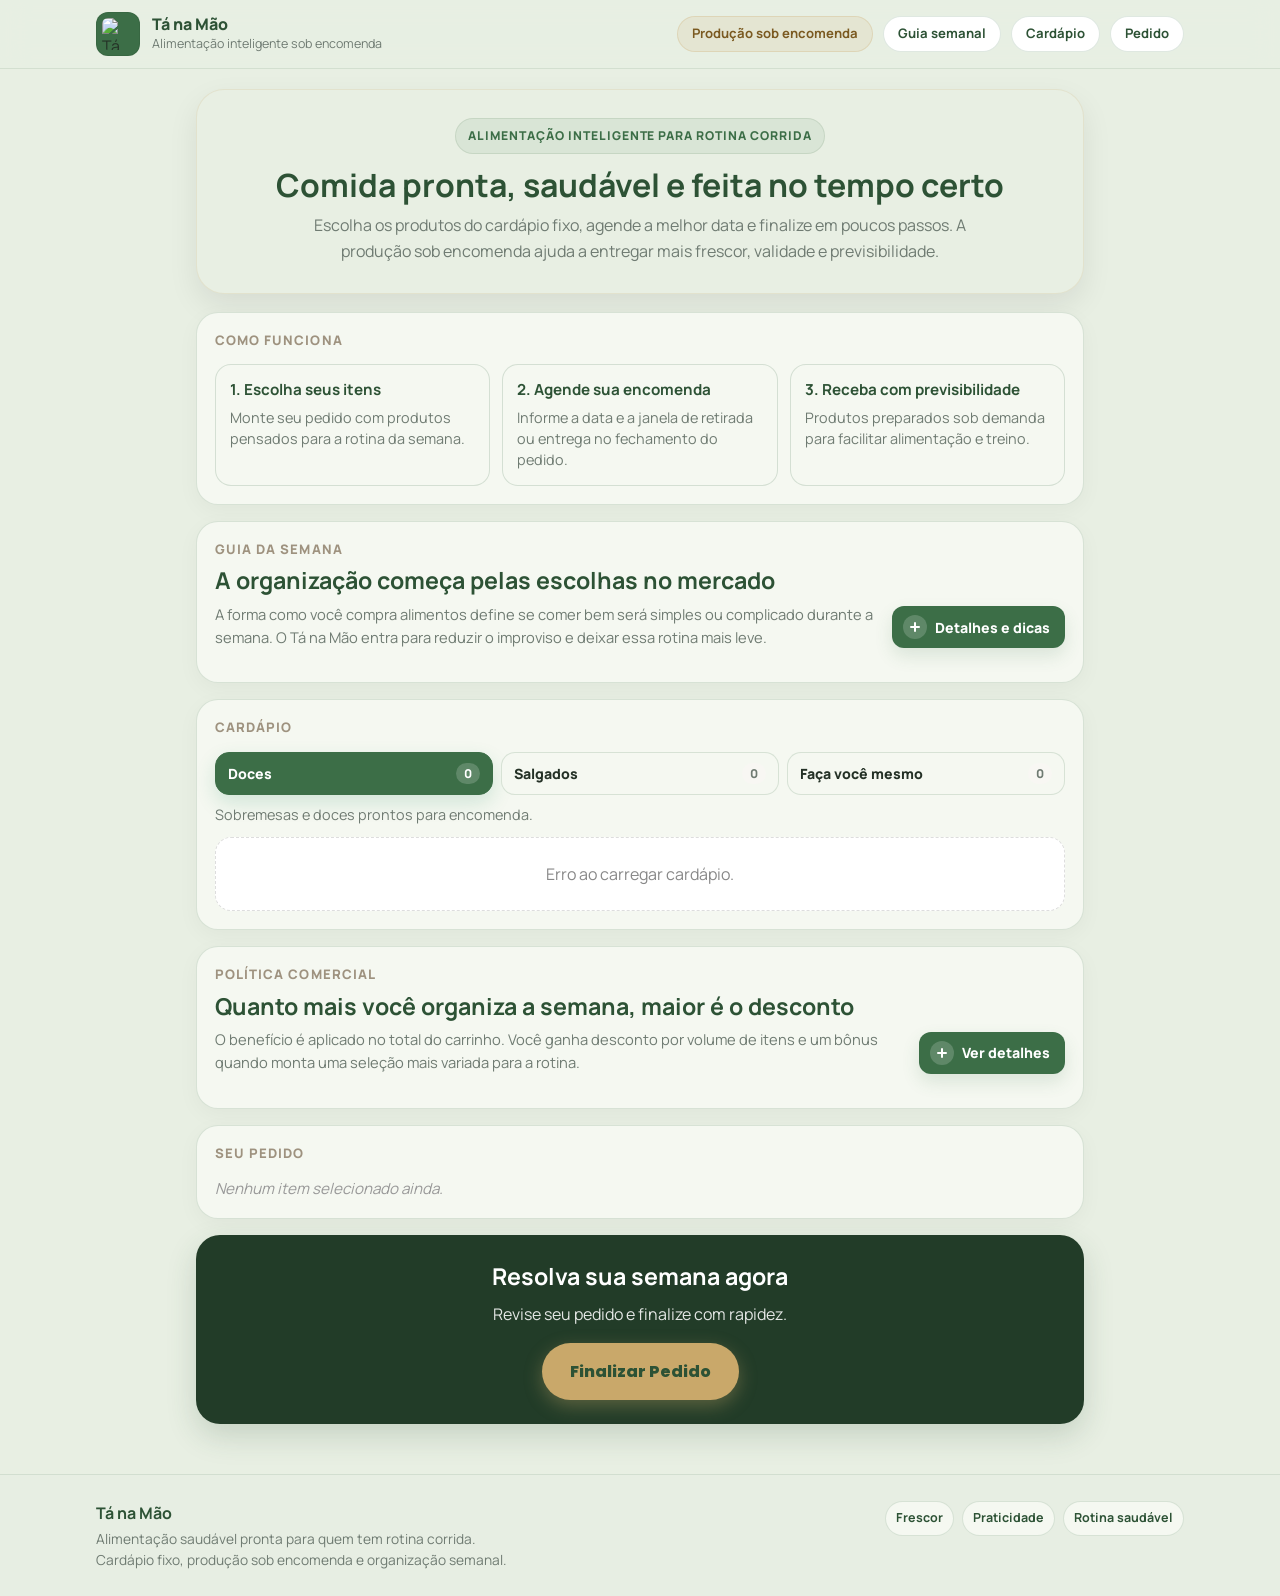
==== commit d4e92272: "style: unifica identidade visual do ERP e frontend" ====
--- a/index.html
+++ b/index.html
@@ -7,7 +7,7 @@
   <link rel="preconnect" href="https://fonts.googleapis.com">
   <link rel="preconnect" href="https://fonts.gstatic.com" crossorigin>
   <link href="https://fonts.googleapis.com/css2?family=Manrope:wght@400;500;600;700;800&family=Poppins:wght@300;400;500;600;700;800&display=swap" rel="stylesheet">
-  <link rel="stylesheet" href="/assets/css/main.css?v=20260807-3">
+  <link rel="stylesheet" href="/assets/css/main.css?v=20260807-4">
   <script src="auth.js"></script>
   <script src="/assets/js/toast.js"></script>
   <style>
@@ -1343,22 +1343,30 @@
         flex-direction: column;
       }
     }
-    /* Branding v3 — superfícies com identidade, sem perder leveza */
-    body { background: linear-gradient(180deg, #e8efe3 0%, #f2ead8 46%, #dfeadd 100%); }
+    /* Branding v4 — base verde contínua e acentos com função */
+    body { background: #e8efe3; }
     header { background: rgba(232,239,227,.94); border-bottom-color: rgba(60,110,71,.18); }
-    .hero { background: linear-gradient(135deg, #d8e6d4 0%, #eef0dd 48%, #ead9b5 100%); }
+    .hero { background: #e8efe3; }
     .intro-card, .guide-card, .guide-panel, .product, .recipe-detail-section, .policy-item {
-      background: linear-gradient(145deg, #f7f5e9, #e9f0e4);
+      background: #f5f8f1;
       border-color: rgba(60,110,71,.18);
     }
     .product:nth-child(even), .guide-card:nth-child(3n+2), .policy-item:nth-child(even) {
-      background: linear-gradient(145deg, #f3e7c9, #eef1df);
-      border-color: rgba(201,168,106,.3);
-    }
-    .guide-section, .policy-section { background: #dfeadd; }
-    .diy-intro, .recipe-detail-section { background: linear-gradient(135deg, #efe1bf, #e1ead9); }
-    .cta-section { background: linear-gradient(135deg, #223c28 0%, #3c6e47 68%, #8c6c2e 140%); }
+      background: #f5f8f1;
+      border-color: rgba(60,110,71,.18);
+    }
+    .guide-section, .policy-section, .diy-intro, .recipe-detail-section { background: #e0eadb; }
+    .cta-section { background: #223c28; }
     footer { background: #1b3020; }
+    .site-header, .site-footer { background: rgba(232,239,227,.96); }
+    .section, .policy-card, .modal, .pag-item, .usage-icon-item, .menu-tab,
+    .detail-row, .footer-tags span, .m-resumo, .modal input {
+      background: #f5f8f1;
+      border-color: rgba(60,110,71,.16);
+    }
+    .guide-tags span, .usage-chip, .p-detail-btn, .recipe-badge, #area-logado {
+      background: #e0eadb;
+    }
   </style>
 </head>
 <body id="topo">
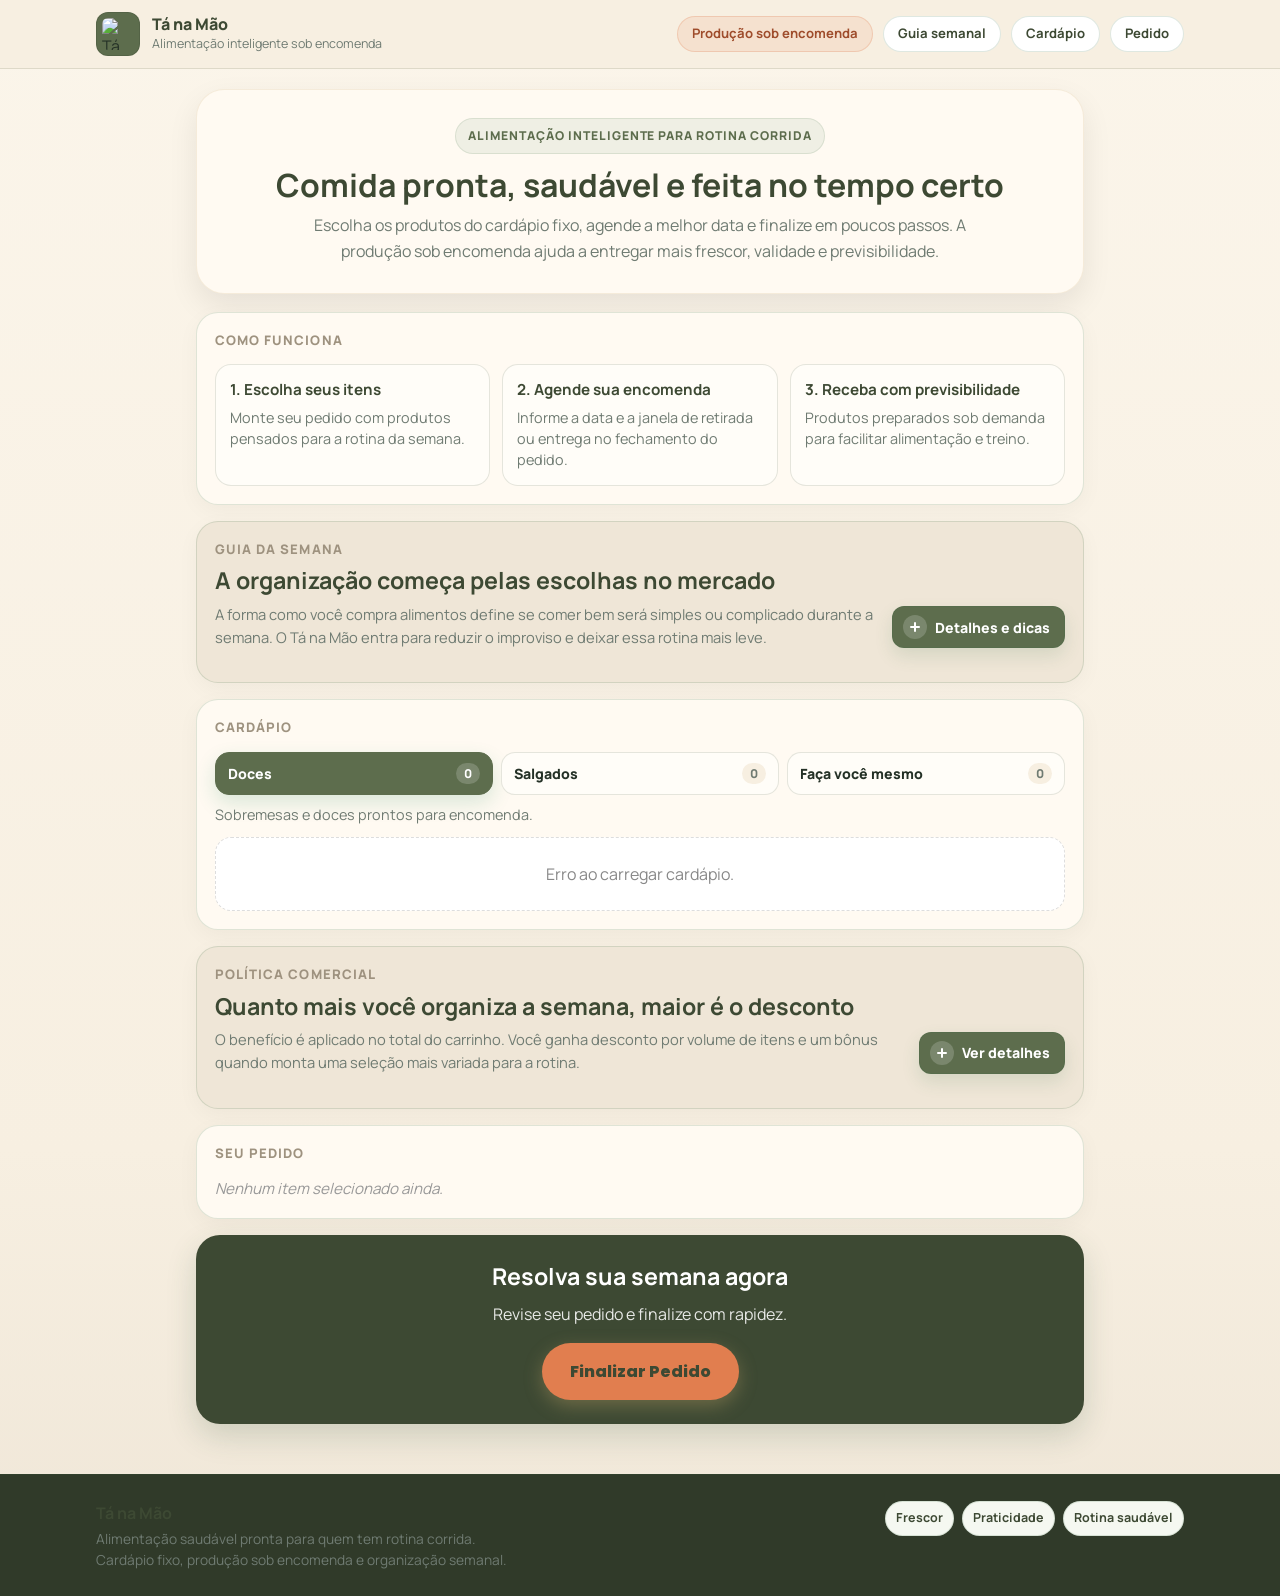
==== commit b4b01ca4: "style: aplica identidade oliva laranja e melhora carrinho mobile" ====
--- a/index.html
+++ b/index.html
@@ -7,15 +7,15 @@
   <link rel="preconnect" href="https://fonts.googleapis.com">
   <link rel="preconnect" href="https://fonts.gstatic.com" crossorigin>
   <link href="https://fonts.googleapis.com/css2?family=Manrope:wght@400;500;600;700;800&family=Poppins:wght@300;400;500;600;700;800&display=swap" rel="stylesheet">
-  <link rel="stylesheet" href="/assets/css/main.css?v=20260807-4">
+  <link rel="stylesheet" href="/assets/css/main.css?v=20260808-1">
   <script src="auth.js"></script>
   <script src="/assets/js/toast.js"></script>
   <style>
     :root {
-      --verde: #3c6e47;
-      --verde-escuro: #2d5235;
-      --dourado: #c9a86a;
-      --fundo: #f8f7f3;
+      --verde: #5d6d4d;
+      --verde-escuro: #3d4933;
+      --dourado: #e17e4f;
+      --fundo: #f7efe1;
       --texto: #243126;
       --muted: #6f7b72;
       --borda: #e9e5dc;
@@ -703,6 +703,39 @@
       background: #eef6ef;
     }
 
+    .cart-dock {
+      position: fixed;
+      right: max(16px, calc((100vw - 920px) / 2));
+      bottom: 18px;
+      z-index: 24;
+      display: none;
+      align-items: center;
+      gap: 10px;
+      min-height: 52px;
+      padding: 8px 10px 8px 16px;
+      border: 0;
+      border-radius: 999px;
+      background: var(--verde-escuro);
+      color: #fff;
+      box-shadow: 0 14px 34px rgba(38,48,33,.28);
+      font-family: inherit;
+      font-weight: 800;
+      cursor: pointer;
+    }
+
+    .cart-dock.on { display: inline-flex; }
+    .cart-dock strong { color: #fff; }
+    .cart-dock span { color: rgba(255,255,255,.76); font-size: .76rem; }
+    .cart-dock-icon {
+      display: grid;
+      place-items: center;
+      width: 36px;
+      height: 36px;
+      border-radius: 50%;
+      background: var(--dourado);
+      font-size: 1.05rem;
+    }
+
     .details-modal {
       max-width: 540px;
     }
@@ -1330,7 +1363,10 @@
       }
 
       .qty-wrap {
-        align-self: flex-end;
+        align-self: stretch;
+        justify-content: flex-end;
+        border-top: 1px solid var(--borda);
+        padding-top: 10px;
       }
 
       .p-card-actions {
@@ -1366,6 +1402,34 @@
     }
     .guide-tags span, .usage-chip, .p-detail-btn, .recipe-badge, #area-logado {
       background: #e0eadb;
+    }
+
+    /* Brand kit visual — preserva fluxos e regras existentes */
+    body { background: linear-gradient(180deg,#fbf5ea 0%,#f7efe1 72%,#efe6d7 100%); }
+    .site-header { background: rgba(247,239,225,.94); border-bottom-color: rgba(93,109,77,.16); }
+    .brand-logo { background: var(--verde); border-color: rgba(61,73,51,.28); }
+    .site-pill { color: #9f4d2c; background: rgba(225,126,79,.12); border-color: rgba(225,126,79,.24); }
+    .hero,.section,.policy-card,.modal { background: #fffaf2; }
+    .intro-card,.guide-card,.guide-panel,.product,.recipe-detail-section,.policy-item,.pag-item,.usage-icon-item,.menu-tab,.detail-row,.m-resumo,.modal input { background: #fffdf8; border-color: rgba(93,109,77,.16); }
+    .guide-section,.policy-section,.diy-intro,.recipe-detail-section { background: #efe6d7; }
+    .p-preco,.details-price { color: #bd5f37; }
+    .qty-wrap button:last-child { background: var(--dourado)!important; color:#fff!important; border-color:var(--dourado)!important; box-shadow:0 5px 14px rgba(225,126,79,.24); }
+    .qty-wrap button:first-child { background:#edf1e7!important; color:var(--verde-escuro)!important; border-color:#d8e0d0!important; }
+    .cta-section { background: var(--verde-escuro); }
+    .site-footer,footer { background: #303a29; }
+    @media (max-width: 720px) {
+      .site-header-inner { justify-content:center; min-height:68px; }
+      .brand-block { margin-inline:auto; }
+      .brand-subtitle,.site-pill { display:none; }
+      .site-nav { position:absolute; right:10px; }
+      .site-nav a:not([href="#resumo-lista"]) { display:none; }
+      .site-nav a[href="#resumo-lista"] { width:40px; min-width:40px; padding:0; font-size:0; border:0; background:transparent; }
+      .site-nav a[href="#resumo-lista"]::after { content:"☰"; font-size:1.25rem; color:var(--verde-escuro); }
+      .product { padding:10px; }
+      .product img { width:104px; height:104px; }
+      .p-detail-btn { padding:5px 0; border:0; background:transparent!important; text-decoration:underline; text-underline-offset:3px; }
+      .qty-wrap button { width:38px!important; height:38px!important; font-size:1.25rem!important; }
+      .cart-dock { right:12px; left:12px; bottom:12px; justify-content:space-between; }
     }
   </style>
 </head>
@@ -1387,6 +1451,11 @@
     </nav>
   </div>
 </header>
+
+<button class="cart-dock" id="cart-dock" type="button" onclick="document.getElementById('resumo-lista').scrollIntoView({behavior:'smooth',block:'center'})" aria-label="Ver resumo do pedido" aria-live="polite">
+  <span><strong id="cart-dock-count">0 itens</strong><br><span id="cart-dock-total">R$ 0,00</span></span>
+  <span class="cart-dock-icon" aria-hidden="true">→</span>
+</button>
 
 <div class="wrap">
 <section class="hero">
@@ -2408,10 +2477,12 @@
       if (!ativos.length) {
         rl.innerHTML = '<span class="r-vazio">Nenhum item selecionado ainda.</span>';
         rt.style.display = "none";
+        const dock = document.getElementById("cart-dock");
+        if (dock) dock.classList.remove("on");
         return;
       }
 
-      const { sub, descRate, discount, total, quantityRate, diversityRate, discountHint } = calcTotal();
+      const { sub, descRate, discount, total, totalItems, quantityRate, diversityRate, discountHint } = calcTotal();
 
       let html = ativos.map(p =>
         `<div>${p.name} × ${qtds[p.id]} = ${fmt(qtds[p.id] * Number(p.price || 0))}</div>`
@@ -2431,6 +2502,14 @@
       rl.innerHTML = html;
       rt.style.display = "block";
       rt.textContent = "Total a pagar: " + fmt(total);
+      const dock = document.getElementById("cart-dock");
+      const dockCount = document.getElementById("cart-dock-count");
+      const dockTotal = document.getElementById("cart-dock-total");
+      if (dock && dockCount && dockTotal) {
+        dockCount.textContent = `${totalItems} ${totalItems === 1 ? "item" : "itens"}`;
+        dockTotal.textContent = fmt(total);
+        dock.classList.add("on");
+      }
     }
 
     function configurarDataMinimaEntrega() {
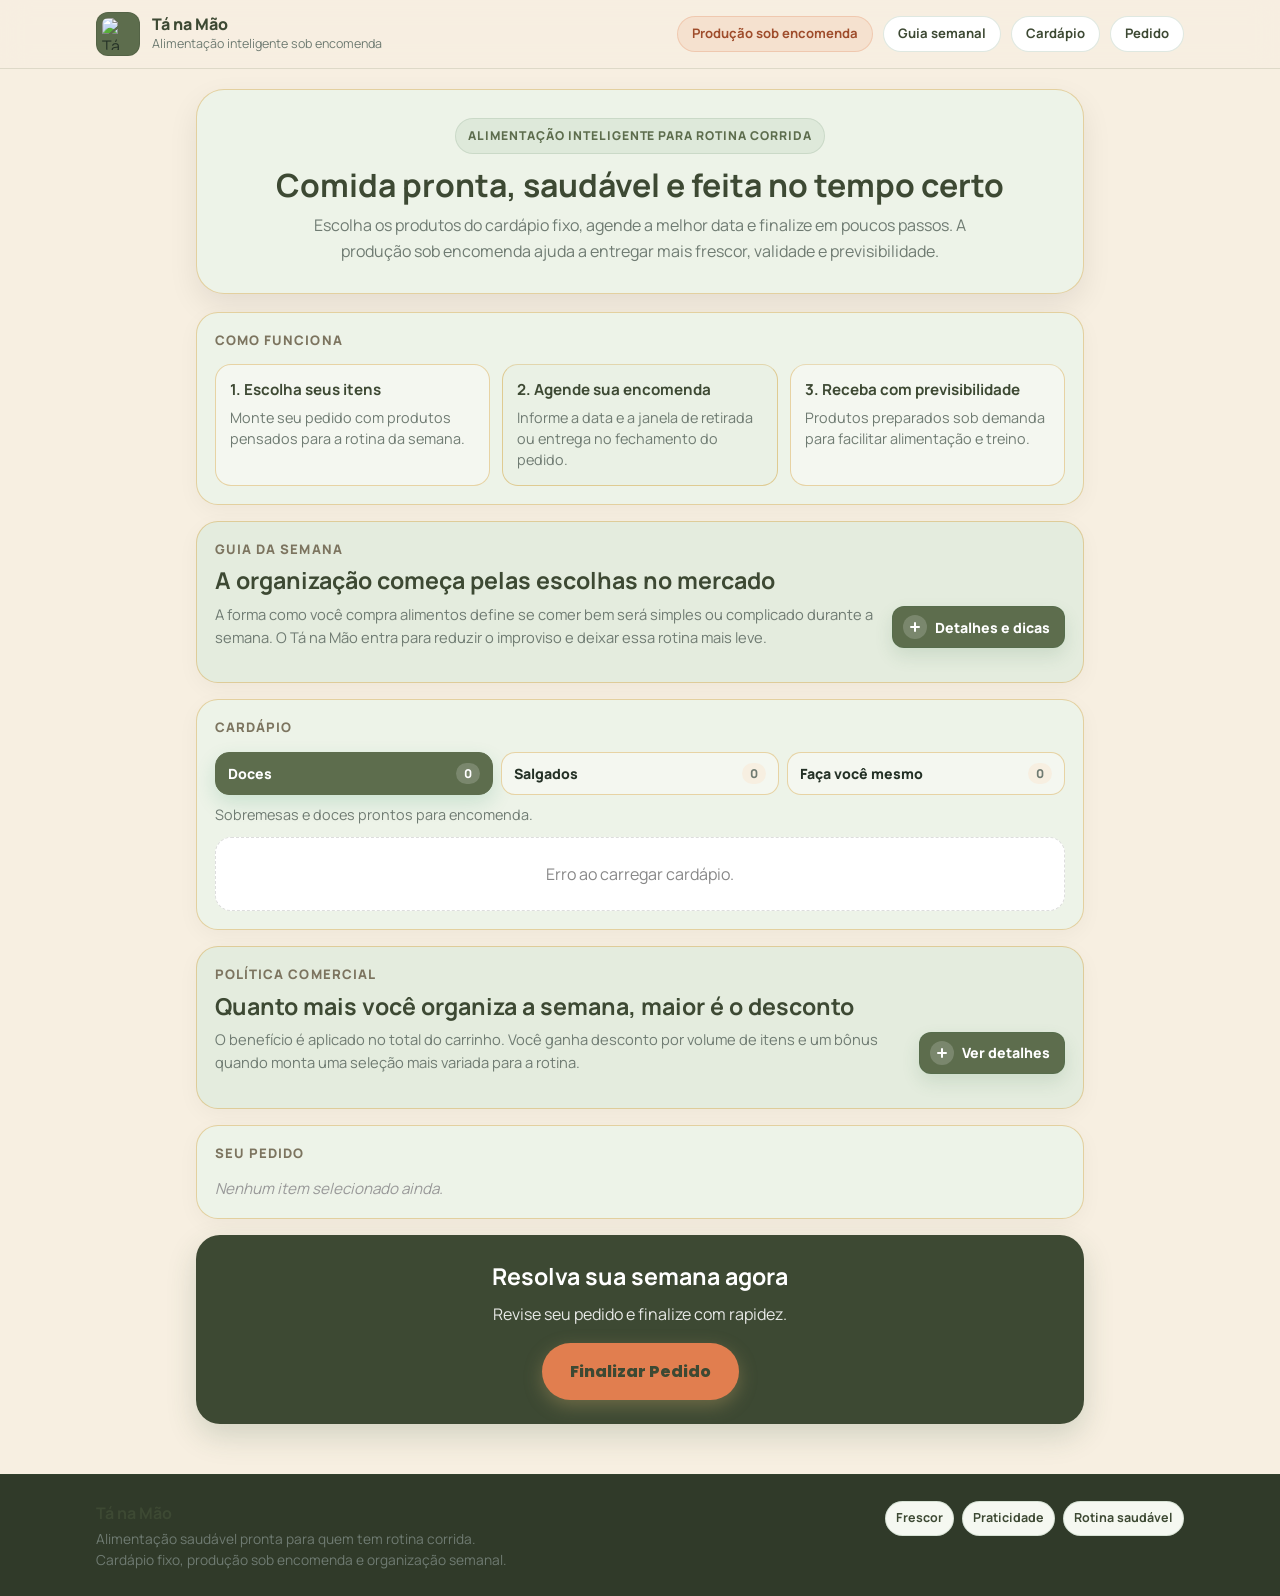
==== commit e8ce47b6: "style: equilibra superficies verdes e corrige cabecalho mobile" ====
--- a/index.html
+++ b/index.html
@@ -15,6 +15,7 @@
       --verde: #5d6d4d;
       --verde-escuro: #3d4933;
       --dourado: #e17e4f;
+      --ouro-linha: #d3a13a;
       --fundo: #f7efe1;
       --texto: #243126;
       --muted: #6f7b72;
@@ -1404,24 +1405,33 @@
       background: #e0eadb;
     }
 
-    /* Brand kit visual — preserva fluxos e regras existentes */
-    body { background: linear-gradient(180deg,#fbf5ea 0%,#f7efe1 72%,#efe6d7 100%); }
+    /* Brand kit visual — superfícies verdes sobre base creme */
+    body { background: #f7efe1; }
     .site-header { background: rgba(247,239,225,.94); border-bottom-color: rgba(93,109,77,.16); }
     .brand-logo { background: var(--verde); border-color: rgba(61,73,51,.28); }
     .site-pill { color: #9f4d2c; background: rgba(225,126,79,.12); border-color: rgba(225,126,79,.24); }
-    .hero,.section,.policy-card,.modal { background: #fffaf2; }
-    .intro-card,.guide-card,.guide-panel,.product,.recipe-detail-section,.policy-item,.pag-item,.usage-icon-item,.menu-tab,.detail-row,.m-resumo,.modal input { background: #fffdf8; border-color: rgba(93,109,77,.16); }
-    .guide-section,.policy-section,.diy-intro,.recipe-detail-section { background: #efe6d7; }
+    .hero,.section,.policy-card,.modal { background: #edf3e8; border-color: rgba(211,161,58,.42); }
+    .guide-section,.policy-section,.diy-intro,.recipe-detail-section,.m-resumo { background: #e4ecde; }
+    .intro-card,.guide-card,.guide-panel,.product,.policy-item,.pag-item,.usage-icon-item,.menu-tab,.detail-row,.modal input {
+      background: #f4f7f0;
+      border-color: rgba(211,161,58,.42);
+    }
+    .intro-card:nth-child(even),.guide-card:nth-child(even),.product:nth-child(even),.policy-item:nth-child(even) {
+      background: #eaf1e5;
+      border-color: rgba(211,161,58,.48);
+    }
+    .section-title { color: #7c745f; }
+    .intro-card + .intro-card,.product + .product { border-top-color: rgba(211,161,58,.32); }
     .p-preco,.details-price { color: #bd5f37; }
     .qty-wrap button:last-child { background: var(--dourado)!important; color:#fff!important; border-color:var(--dourado)!important; box-shadow:0 5px 14px rgba(225,126,79,.24); }
     .qty-wrap button:first-child { background:#edf1e7!important; color:var(--verde-escuro)!important; border-color:#d8e0d0!important; }
     .cta-section { background: var(--verde-escuro); }
     .site-footer,footer { background: #303a29; }
     @media (max-width: 720px) {
-      .site-header-inner { justify-content:center; min-height:68px; }
-      .brand-block { margin-inline:auto; }
+      .site-header-inner { justify-content:center; min-height:68px; position:relative; }
+      .brand-block { margin-inline:auto; position:relative; z-index:1; }
       .brand-subtitle,.site-pill { display:none; }
-      .site-nav { position:absolute; right:10px; }
+      .site-nav { position:absolute; left:16px; right:auto; z-index:2; }
       .site-nav a:not([href="#resumo-lista"]) { display:none; }
       .site-nav a[href="#resumo-lista"] { width:40px; min-width:40px; padding:0; font-size:0; border:0; background:transparent; }
       .site-nav a[href="#resumo-lista"]::after { content:"☰"; font-size:1.25rem; color:var(--verde-escuro); }
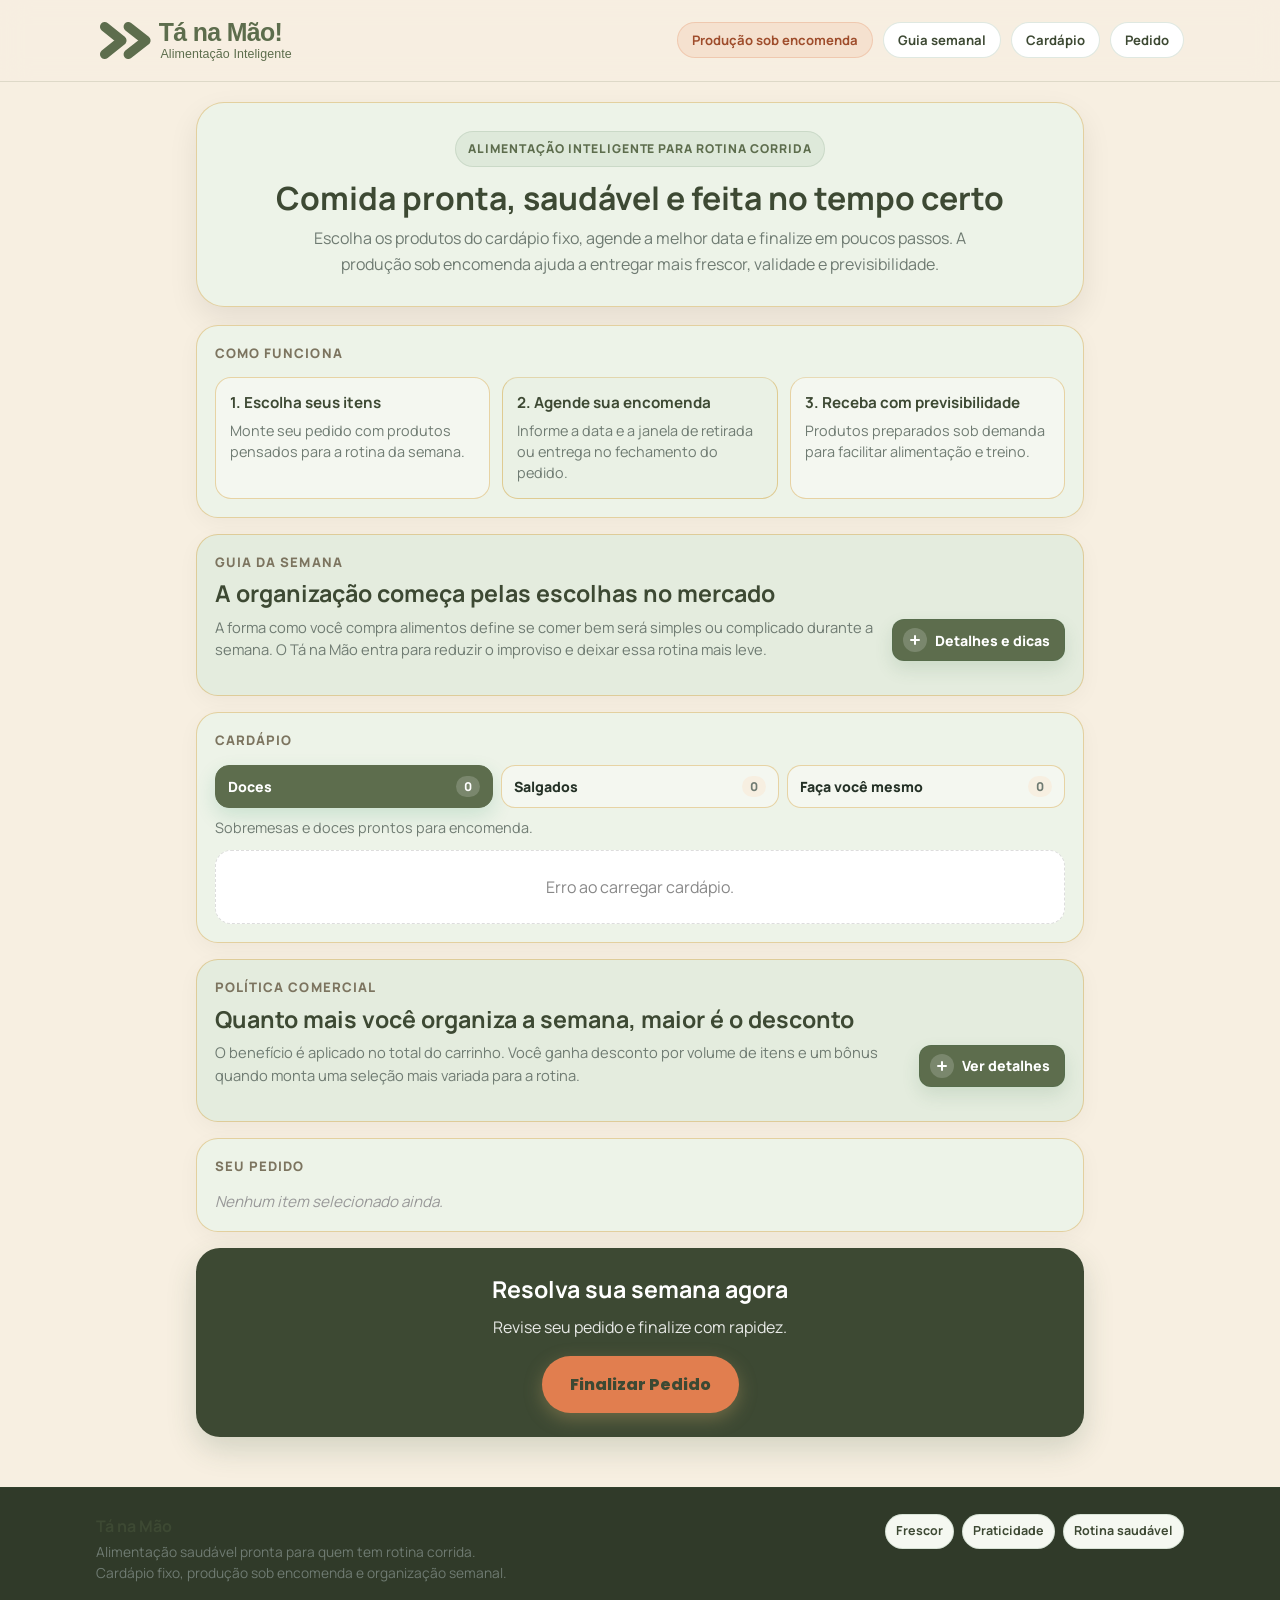
==== commit d6dfa546: "feat: aplica nova marca e finaliza cabecalho mobile" ====
--- a/index.html
+++ b/index.html
@@ -4,6 +4,7 @@
   <meta charset="UTF-8" />
   <meta name="viewport" content="width=device-width, initial-scale=1.0" />
   <title>Tá na Mão! | Alimentação Inteligente</title>
+  <link rel="icon" href="/assets/brand/tana-mao-symbol.svg" type="image/svg+xml">
   <link rel="preconnect" href="https://fonts.googleapis.com">
   <link rel="preconnect" href="https://fonts.gstatic.com" crossorigin>
   <link href="https://fonts.googleapis.com/css2?family=Manrope:wght@400;500;600;700;800&family=Poppins:wght@300;400;500;600;700;800&display=swap" rel="stylesheet">
@@ -78,13 +79,10 @@
     }
 
     .brand-logo {
-      width: 44px;
-      height: 44px;
+      width: 250px;
+      height: auto;
       object-fit: contain;
-      border-radius: 12px;
-      background: var(--verde);
-      border: 1px solid rgba(45,82,53,0.25);
-      padding: 5px;
+      display: block;
     }
 
     .brand-name {
@@ -1408,7 +1406,7 @@
     /* Brand kit visual — superfícies verdes sobre base creme */
     body { background: #f7efe1; }
     .site-header { background: rgba(247,239,225,.94); border-bottom-color: rgba(93,109,77,.16); }
-    .brand-logo { background: var(--verde); border-color: rgba(61,73,51,.28); }
+    .brand-logo { background: transparent; border: 0; }
     .site-pill { color: #9f4d2c; background: rgba(225,126,79,.12); border-color: rgba(225,126,79,.24); }
     .hero,.section,.policy-card,.modal { background: #edf3e8; border-color: rgba(211,161,58,.42); }
     .guide-section,.policy-section,.diy-intro,.recipe-detail-section,.m-resumo { background: #e4ecde; }
@@ -1428,10 +1426,27 @@
     .cta-section { background: var(--verde-escuro); }
     .site-footer,footer { background: #303a29; }
     @media (max-width: 720px) {
-      .site-header-inner { justify-content:center; min-height:68px; position:relative; }
-      .brand-block { margin-inline:auto; position:relative; z-index:1; }
+      .site-header-inner {
+        align-items:center;
+        flex-direction:row;
+        justify-content:center;
+        min-height:68px;
+        padding-inline:64px;
+        position:relative;
+      }
+      .brand-block { margin:0; max-width:100%; position:relative; z-index:1; }
+      .brand-logo { width:min(220px, 100%); }
       .brand-subtitle,.site-pill { display:none; }
-      .site-nav { position:absolute; left:16px; right:auto; z-index:2; }
+      .site-nav {
+        align-items:center;
+        justify-content:center;
+        position:absolute;
+        left:16px;
+        top:50%;
+        width:40px;
+        transform:translateY(-50%);
+        z-index:2;
+      }
       .site-nav a:not([href="#resumo-lista"]) { display:none; }
       .site-nav a[href="#resumo-lista"] { width:40px; min-width:40px; padding:0; font-size:0; border:0; background:transparent; }
       .site-nav a[href="#resumo-lista"]::after { content:"☰"; font-size:1.25rem; color:var(--verde-escuro); }
@@ -1447,11 +1462,7 @@
 <header class="site-header">
   <div class="site-header-inner">
     <a class="brand-block" href="#topo" aria-label="Tá na Mão - início">
-      <img class="brand-logo" src="https://storage.googleapis.com/app-tess-ai-platform-assets-prod/assets/uploads/5681b1bf-2661-4360-9c01-6141cd6ff531.png" alt="Tá na Mão">
-      <span>
-        <span class="brand-name">Tá na Mão</span>
-        <span class="brand-subtitle" data-content="brandSubtitle">Alimentação inteligente sob encomenda</span>
-      </span>
+      <img class="brand-logo" src="/assets/brand/tana-mao-horizontal.svg" alt="Tá na Mão! — Alimentação Inteligente">
     </a>
     <nav class="site-nav" aria-label="Navegação principal">
       <span class="site-pill" data-content="headerBadge">Produção sob encomenda</span>
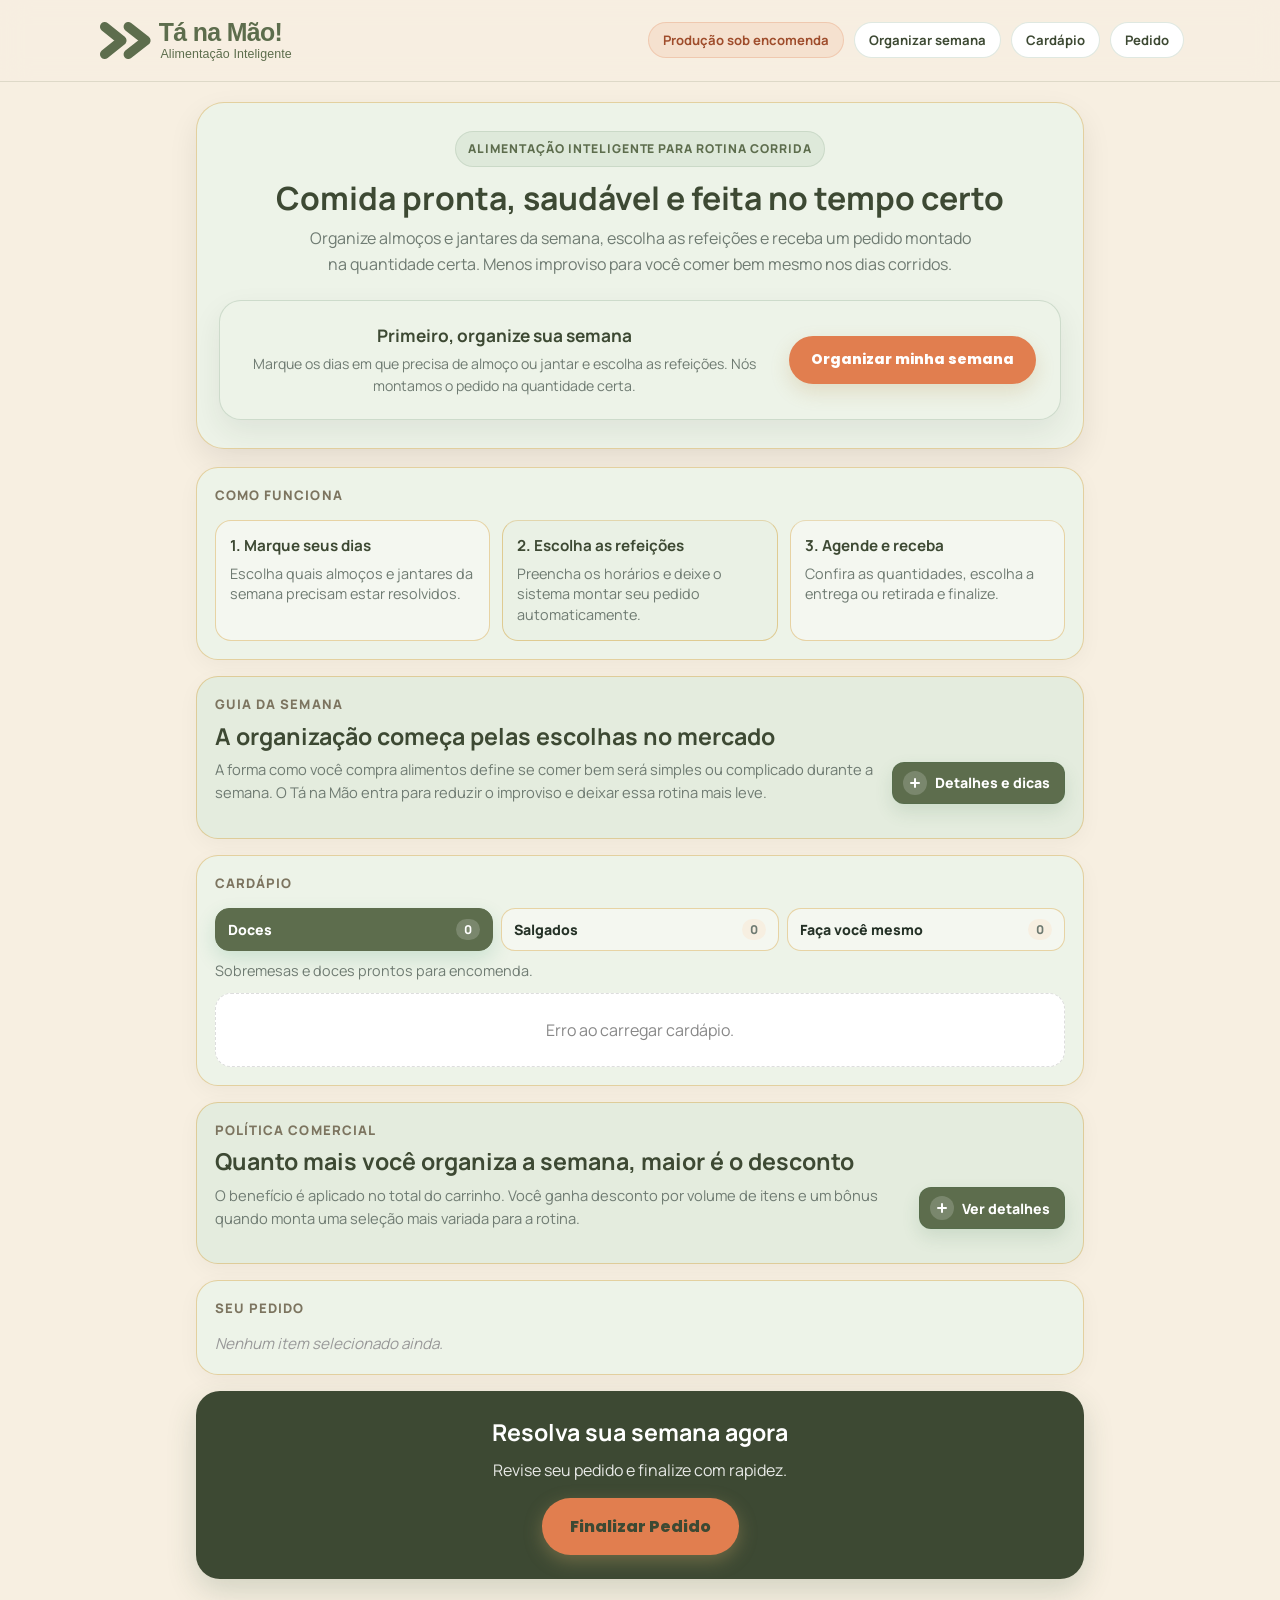
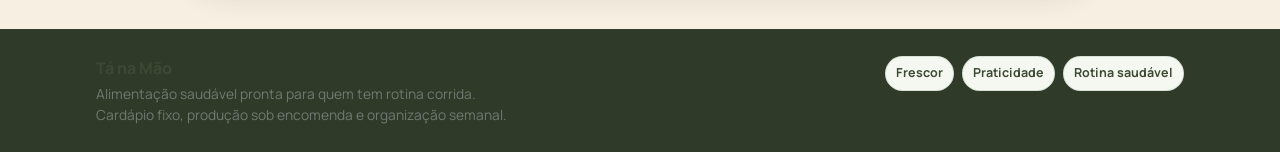
==== commit 54f55e4c: "feat: torna planejador a jornada principal" ====
--- a/index.html
+++ b/index.html
@@ -735,6 +735,237 @@
       font-size: 1.05rem;
     }
 
+    .cart-drawer-overlay {
+      position: fixed;
+      inset: 0;
+      z-index: 40;
+      display: flex;
+      justify-content: flex-end;
+      background: rgba(27, 48, 32, 0.42);
+      opacity: 0;
+      visibility: hidden;
+      transition: opacity .22s ease, visibility .22s ease;
+    }
+
+    .cart-drawer-overlay.on {
+      opacity: 1;
+      visibility: visible;
+    }
+
+    .cart-drawer {
+      width: min(430px, 100%);
+      height: 100%;
+      display: flex;
+      flex-direction: column;
+      background: #f7efe1;
+      box-shadow: -18px 0 48px rgba(27, 48, 32, .18);
+      transform: translateX(100%);
+      transition: transform .24s ease;
+    }
+
+    .cart-drawer-overlay.on .cart-drawer { transform: translateX(0); }
+
+    .cart-drawer-head,
+    .cart-drawer-footer {
+      padding: 20px;
+      background: #edf3e8;
+      border-color: rgba(93,109,77,.16);
+    }
+
+    .cart-drawer-head {
+      display: flex;
+      align-items: center;
+      justify-content: space-between;
+      border-bottom: 1px solid;
+    }
+
+    .cart-drawer-head h2 { margin: 0; color: var(--verde-escuro); font-size: 1.2rem; }
+    .cart-drawer-close {
+      width: 38px;
+      height: 38px;
+      border: 1px solid rgba(93,109,77,.18);
+      border-radius: 50%;
+      background: #f4f7f0;
+      color: var(--verde-escuro);
+      font-size: 1.35rem;
+      cursor: pointer;
+    }
+
+    .cart-drawer-list { flex: 1; overflow: auto; padding: 12px 20px; }
+    .cart-drawer-item {
+      display: grid;
+      grid-template-columns: 1fr auto;
+      gap: 10px;
+      padding: 14px 0;
+      border-bottom: 1px solid rgba(93,109,77,.14);
+    }
+    .cart-drawer-item strong { display: block; color: var(--verde-escuro); font-size: .92rem; }
+    .cart-drawer-item small { color: var(--muted); }
+    .cart-drawer-item .qty-wrap { gap: 7px; }
+    .cart-drawer-item .qty-wrap button { width: 30px; height: 30px; }
+    .cart-drawer-footer { border-top: 1px solid; }
+    .cart-drawer-summary { display: grid; gap: 5px; margin-bottom: 14px; color: var(--muted); font-size: .88rem; }
+    .cart-drawer-total { display: flex; justify-content: space-between; color: var(--verde-escuro); font-size: 1.08rem; font-weight: 800; }
+    .cart-drawer-checkout { width: 100%; margin-top: 14px; }
+
+    .cart-drawer-actions { display: grid; gap: 9px; }
+    .cart-plan-status { margin-bottom: 12px; padding: 10px 12px; border-radius: 12px; background: rgba(60,110,71,.08); color: var(--verde-escuro); font-size: .78rem; }
+    .cart-plan-status strong { display: block; margin-bottom: 2px; }
+    .cart-drawer-plan {
+      width: 100%;
+      min-height: 44px;
+      border: 1px solid rgba(60,110,71,.26);
+      border-radius: 999px;
+      background: transparent;
+      color: var(--verde-escuro);
+      font: 800 .84rem "Poppins", sans-serif;
+      cursor: pointer;
+    }
+
+    .planner-primary-card {
+      display: grid;
+      grid-template-columns: minmax(0, 1fr) auto;
+      align-items: center;
+      gap: 24px;
+      margin-top: 22px;
+      padding: 22px 24px;
+      border: 1px solid rgba(60,110,71,.18);
+      border-radius: 22px;
+      background: #edf3e8;
+      box-shadow: 0 12px 30px rgba(38,48,33,.08);
+    }
+    .planner-primary-card strong {
+      display: block;
+      margin-bottom: 5px;
+      color: var(--verde-escuro);
+      font-size: 1.08rem;
+    }
+    .planner-primary-card p {
+      margin: 0;
+      color: var(--muted);
+      font-size: .88rem;
+      line-height: 1.55;
+    }
+    .planner-primary-action {
+      min-height: 48px;
+      padding: 0 22px;
+      border: 0;
+      border-radius: 999px;
+      background: var(--dourado);
+      color: #fff;
+      font: 800 .88rem "Poppins", sans-serif;
+      white-space: nowrap;
+      cursor: pointer;
+      box-shadow: 0 8px 20px rgba(174,132,55,.2);
+    }
+
+    .planner-overlay {
+      position: fixed;
+      inset: 0;
+      z-index: 52;
+      display: grid;
+      place-items: center;
+      padding: 24px;
+      background: rgba(27,48,32,.5);
+      opacity: 0;
+      visibility: hidden;
+      transition: .22s ease;
+    }
+    .planner-overlay.on { opacity: 1; visibility: visible; }
+    .planner-panel {
+      width: min(920px, 100%);
+      max-height: min(880px, calc(100vh - 48px));
+      overflow: auto;
+      border: 1px solid rgba(93,109,77,.18);
+      border-radius: 26px;
+      background: #f7efe1;
+      box-shadow: 0 24px 70px rgba(27,48,32,.28);
+      transform: translateY(12px) scale(.985);
+      transition: .22s ease;
+    }
+    .planner-overlay.on .planner-panel { transform: none; }
+    .planner-head {
+      position: sticky;
+      top: 0;
+      z-index: 2;
+      display: flex;
+      align-items: flex-start;
+      justify-content: space-between;
+      gap: 18px;
+      padding: 22px 24px;
+      border-bottom: 1px solid rgba(93,109,77,.16);
+      background: #edf3e8;
+    }
+    .planner-eyebrow { color: var(--dourado); font-size: .72rem; font-weight: 900; letter-spacing: .08em; text-transform: uppercase; }
+    .planner-head h2 { margin: 3px 0 4px; color: var(--verde-escuro); font-size: 1.35rem; }
+    .planner-head p { margin: 0; color: var(--muted); font-size: .86rem; }
+    .planner-close {
+      flex: 0 0 38px;
+      width: 38px;
+      height: 38px;
+      border: 1px solid rgba(93,109,77,.18);
+      border-radius: 50%;
+      background: #f7faf4;
+      color: var(--verde-escuro);
+      font-size: 1.35rem;
+      cursor: pointer;
+    }
+    .planner-progress { padding: 18px 24px 8px; }
+    .planner-progress-row { display: flex; justify-content: space-between; gap: 14px; color: var(--verde-escuro); font-size: .88rem; font-weight: 800; }
+    .planner-track { height: 8px; margin-top: 9px; overflow: hidden; border-radius: 999px; background: rgba(93,109,77,.14); }
+    .planner-track span { display: block; width: 0; height: 100%; border-radius: inherit; background: var(--dourado); transition: width .2s ease; }
+    .planner-hint { display: block; margin-top: 8px; color: var(--muted); font-size: .79rem; }
+    .planner-days { display: grid; grid-template-columns: repeat(2, minmax(0,1fr)); gap: 12px; padding: 16px 24px 22px; }
+    .planner-day { padding: 15px; border: 1px solid rgba(93,109,77,.16); border-radius: 17px; background: rgba(255,255,255,.5); }
+    .planner-day h3 { margin: 0 0 11px; color: var(--verde-escuro); font-size: .94rem; }
+    .planner-slot { display: grid; grid-template-columns: 70px 1fr; align-items: center; gap: 9px; margin-top: 8px; }
+    .planner-slot label { color: var(--muted); font-size: .75rem; font-weight: 800; }
+    .planner-slot select { width: 100%; min-width: 0; height: 40px; padding: 0 34px 0 11px; border: 1px solid rgba(93,109,77,.2); border-radius: 11px; background: #fff; color: var(--verde-escuro); font: 600 .78rem "Poppins", sans-serif; }
+    .planner-footer { position: sticky; bottom: 0; display: flex; align-items: center; justify-content: space-between; gap: 14px; padding: 16px 24px; border-top: 1px solid rgba(93,109,77,.16); background: #edf3e8; }
+    .planner-clear { border: 0; background: transparent; color: var(--muted); font: 700 .8rem "Poppins", sans-serif; cursor: pointer; }
+    .planner-done { min-height: 44px; padding: 0 20px; border: 0; border-radius: 999px; background: var(--verde-escuro); color: #fff; font: 800 .84rem "Poppins", sans-serif; cursor: pointer; }
+
+    .details-purchase {
+      display: flex;
+      align-items: center;
+      justify-content: space-between;
+      gap: 12px;
+      margin-top: 16px;
+      padding-top: 14px;
+      border-top: 1px solid var(--borda);
+    }
+
+    .details-add-button {
+      min-height: 44px;
+      padding: 0 18px;
+      border: 0;
+      border-radius: 999px;
+      background: var(--dourado);
+      color: #fff;
+      font: 800 .88rem "Poppins", sans-serif;
+      cursor: pointer;
+    }
+
+    .store-toast {
+      position: fixed;
+      left: 50%;
+      bottom: 84px;
+      z-index: 60;
+      max-width: calc(100% - 32px);
+      padding: 11px 16px;
+      border-radius: 999px;
+      background: var(--verde-escuro);
+      color: #fff;
+      box-shadow: 0 10px 28px rgba(27,48,32,.24);
+      font-size: .86rem;
+      font-weight: 700;
+      opacity: 0;
+      transform: translate(-50%, 10px);
+      pointer-events: none;
+      transition: .2s ease;
+    }
+    .store-toast.on { opacity: 1; transform: translate(-50%, 0); }
+
     .details-modal {
       max-width: 540px;
     }
@@ -1377,6 +1608,14 @@
         align-items: flex-start;
         flex-direction: column;
       }
+
+      .details-purchase { align-items: stretch; flex-direction: column; }
+      .details-purchase .qty-wrap { justify-content: center; }
+      .cart-drawer { width: 100%; }
+      .planner-overlay { padding: 0; place-items: stretch; }
+      .planner-panel { width: 100%; max-height: 100vh; height: 100%; border: 0; border-radius: 0; }
+      .planner-head, .planner-progress, .planner-footer { padding-left: 16px; padding-right: 16px; }
+      .planner-days { grid-template-columns: 1fr; padding: 12px 16px 20px; }
     }
     /* Branding v4 — base verde contínua e acentos com função */
     body { background: #e8efe3; }
@@ -1455,6 +1694,8 @@
       .p-detail-btn { padding:5px 0; border:0; background:transparent!important; text-decoration:underline; text-underline-offset:3px; }
       .qty-wrap button { width:38px!important; height:38px!important; font-size:1.25rem!important; }
       .cart-dock { right:12px; left:12px; bottom:12px; justify-content:space-between; }
+      .planner-primary-card { grid-template-columns: 1fr; gap:16px; padding:19px; }
+      .planner-primary-action { width:100%; }
     }
   </style>
 </head>
@@ -1466,42 +1707,84 @@
     </a>
     <nav class="site-nav" aria-label="Navegação principal">
       <span class="site-pill" data-content="headerBadge">Produção sob encomenda</span>
-      <a href="#guia-semanal" data-content="weeklyGuideNav">Guia semanal</a>
+      <a href="#organizar-semana" onclick="abrirPlanejador(); return false;">Organizar semana</a>
       <a href="#cardapio">Cardápio</a>
       <a href="#resumo-lista">Pedido</a>
     </nav>
   </div>
 </header>
 
-<button class="cart-dock" id="cart-dock" type="button" onclick="document.getElementById('resumo-lista').scrollIntoView({behavior:'smooth',block:'center'})" aria-label="Ver resumo do pedido" aria-live="polite">
+<button class="cart-dock" id="cart-dock" type="button" onclick="abrirCarrinho()" aria-label="Abrir carrinho" aria-live="polite">
   <span><strong id="cart-dock-count">0 itens</strong><br><span id="cart-dock-total">R$ 0,00</span></span>
   <span class="cart-dock-icon" aria-hidden="true">→</span>
 </button>
 
+<div class="cart-drawer-overlay" id="cart-drawer-overlay" onclick="fecharCarrinho(event)" aria-hidden="true">
+  <aside class="cart-drawer" role="dialog" aria-modal="true" aria-labelledby="cart-drawer-title">
+    <div class="cart-drawer-head">
+      <h2 id="cart-drawer-title">Seu carrinho</h2>
+      <button class="cart-drawer-close" type="button" onclick="fecharCarrinho()" aria-label="Fechar carrinho">×</button>
+    </div>
+    <div class="cart-drawer-list" id="cart-drawer-list"></div>
+    <div class="cart-drawer-footer" id="cart-drawer-footer"></div>
+  </aside>
+</div>
+<div class="store-toast" id="store-toast" role="status" aria-live="polite"></div>
+
+<div class="planner-overlay" id="planner-overlay" onclick="fecharPlanejador(event)" aria-hidden="true">
+  <section class="planner-panel" role="dialog" aria-modal="true" aria-labelledby="planner-title">
+    <div class="planner-head">
+      <div>
+        <span class="planner-eyebrow">Sua rotina, no controle</span>
+        <h2 id="planner-title">Organize sua semana</h2>
+        <p>Escolha o que vai comer em cada dia. O pedido é montado automaticamente.</p>
+      </div>
+      <button class="planner-close" type="button" onclick="fecharPlanejador()" aria-label="Fechar planejador">×</button>
+    </div>
+    <div class="planner-progress">
+      <div class="planner-progress-row"><span id="planner-count">0 de 0 refeições planejadas</span><span id="planner-balance"></span></div>
+      <div class="planner-track" aria-hidden="true"><span id="planner-progress-bar"></span></div>
+      <span class="planner-hint" id="planner-hint">Escolha um produto em cada refeição que quiser organizar.</span>
+    </div>
+    <div class="planner-days" id="planner-days"></div>
+    <div class="planner-footer">
+      <button class="planner-clear" type="button" onclick="limparPlanejamento()">Limpar planejamento</button>
+      <button class="planner-done" type="button" onclick="concluirPlanejamento()">Ver pedido da semana</button>
+    </div>
+  </section>
+</div>
+
 <div class="wrap">
-<section class="hero">
+    <section class="hero">
       <div class="tag" data-content="heroEyebrow">Alimentação inteligente para rotina corrida</div>
       <h1 data-content="heroTitle">Comida pronta, saudável e feita no tempo certo</h1>
       <p data-content="heroDescription">
-        Escolha os produtos do cardápio fixo, agende a melhor data e finalize em poucos passos.
-        A produção sob encomenda ajuda a entregar mais frescor, validade e previsibilidade.
+        Organize almoços e jantares da semana, escolha as refeições e receba um pedido montado na quantidade certa.
+        Menos improviso para você comer bem mesmo nos dias corridos.
       </p>
+      <div class="planner-primary-card" id="organizar-semana">
+        <div>
+          <strong>Primeiro, organize sua semana</strong>
+          <p>Marque os dias em que precisa de almoço ou jantar e escolha as refeições. Nós montamos o pedido na quantidade certa.</p>
+        </div>
+        <button class="planner-primary-action" id="planner-primary-action" type="button" onclick="abrirPlanejador()">Organizar minha semana</button>
+      </div>
     </section>
 
     <div class="section">
       <span class="section-title" data-content="howItWorksTitle">Como funciona</span>
       <div class="intro-info">
         <div class="intro-card">
-          <strong data-content="step1Title">1. Escolha seus itens</strong>
-          <span data-content="step1Text">Monte seu pedido com produtos pensados para a rotina da semana.</span>
+          <strong data-content="step1Title">1. Marque seus dias</strong>
+          <span data-content="step1Text">Escolha quais almoços e jantares da semana precisam estar resolvidos.</span>
         </div>
         <div class="intro-card">
-          <strong data-content="step2Title">2. Agende sua encomenda</strong>
-          <span data-content="step2Text">Informe a data e a janela de retirada ou entrega no fechamento do pedido.</span>
+          <strong data-content="step2Title">2. Escolha as refeições</strong>
+          <span data-content="step2Text">Preencha os horários e deixe o sistema montar seu pedido automaticamente.</span>
         </div>
         <div class="intro-card">
-          <strong data-content="step3Title">3. Receba com previsibilidade</strong>
-          <span data-content="step3Text">Produtos preparados sob demanda para facilitar alimentação e treino.</span>
+          <strong data-content="step3Title">3. Agende e receba</strong>
+          <span data-content="step3Text">Confira as quantidades, escolha a entrega ou retirada e finalize.</span>
         </div>
       </div>
     </div>
@@ -1703,6 +1986,9 @@
   <script>
     const BACKEND_URL = "https://tanamao-backend.onrender.com";
     const STORAGE_CART = "tanamao_cart_v1";
+    const STORAGE_WEEK_PLAN = "tanamao_week_plan_v1";
+    const PLANNER_DAYS = ["Segunda", "Terça", "Quarta", "Quinta", "Sexta", "Sábado", "Domingo"];
+    const PLANNER_MEALS = [{ id: "lunch", label: "Almoço" }, { id: "dinner", label: "Jantar" }];
     const CART_DISCOUNT_RULES = {
       quantityTiers: [
         { min: 3, rate: 0.03 },
@@ -1726,14 +2012,14 @@
       headerBadge: "Produção sob encomenda",
       heroEyebrow: "Alimentação inteligente para rotina corrida",
       heroTitle: "Comida pronta, saudável e feita no tempo certo",
-      heroDescription: "Escolha os produtos do cardápio fixo, agende a melhor data e finalize em poucos passos. A produção sob encomenda ajuda a entregar mais frescor, validade e previsibilidade.",
+      heroDescription: "Organize almoços e jantares da semana, escolha as refeições e receba um pedido montado na quantidade certa. Menos improviso para você comer bem mesmo nos dias corridos.",
       howItWorksTitle: "Como funciona",
-      step1Title: "1. Escolha seus itens",
-      step1Text: "Monte seu pedido com produtos pensados para a rotina da semana.",
-      step2Title: "2. Agende sua encomenda",
-      step2Text: "Informe a data e a janela de retirada ou entrega no fechamento do pedido.",
-      step3Title: "3. Receba com previsibilidade",
-      step3Text: "Produtos preparados sob demanda para facilitar alimentação e treino.",
+      step1Title: "1. Marque seus dias",
+      step1Text: "Escolha quais almoços e jantares da semana precisam estar resolvidos.",
+      step2Title: "2. Escolha as refeições",
+      step2Text: "Preencha os horários e deixe o sistema montar seu pedido automaticamente.",
+      step3Title: "3. Agende e receba",
+      step3Text: "Confira as quantidades, escolha a entrega ou retirada e finalize.",
       weeklyGuideNav: "Guia semanal",
       weeklyGuideTitle: "Guia da semana",
       weeklyGuideHeading: "A organização começa pelas escolhas no mercado",
@@ -1979,6 +2265,165 @@
       }
     }
 
+    function carregarPlanejamento() {
+      try {
+        const raw = localStorage.getItem(STORAGE_WEEK_PLAN);
+        const parsed = raw ? JSON.parse(raw) : {};
+        return parsed && typeof parsed === "object" ? parsed : {};
+      } catch {
+        return {};
+      }
+    }
+
+    function salvarPlanejamento(plan) {
+      localStorage.setItem(STORAGE_WEEK_PLAN, JSON.stringify(plan));
+    }
+
+    function getPlannerKey(dayIndex, mealId) {
+      return `${dayIndex}-${mealId}`;
+    }
+
+    function getCartItemCount() {
+      return PRODS.reduce((total, p) => total + Number(qtds[p.id] || 0), 0);
+    }
+
+    function getValidWeekPlan() {
+      const plan = carregarPlanejamento();
+      const availableIds = new Set(PRODS.map(p => String(p.id)));
+      return Object.fromEntries(Object.entries(plan).filter(([, productId]) => availableIds.has(String(productId))));
+    }
+
+    function getPlanUsage(plan = getValidWeekPlan()) {
+      return Object.values(plan).reduce((usage, productId) => {
+        const id = String(productId);
+        usage[id] = (usage[id] || 0) + 1;
+        return usage;
+      }, {});
+    }
+
+    function renderPlanejador() {
+      const container = document.getElementById("planner-days");
+      if (!container) return;
+      const plan = getValidWeekPlan();
+      salvarPlanejamento(plan);
+      const products = PRODS;
+      const options = products.map(p => `<option value="${escapeHtml(p.id)}">${escapeHtml(p.name)}</option>`).join("");
+
+      container.innerHTML = PLANNER_DAYS.map((day, dayIndex) => `
+        <article class="planner-day">
+          <h3>${day}</h3>
+          ${PLANNER_MEALS.map(meal => {
+            const key = getPlannerKey(dayIndex, meal.id);
+            return `<div class="planner-slot">
+              <label for="plan-${key}">${meal.label}</label>
+              <select id="plan-${key}" onchange="atualizarSlotPlanejamento('${key}', this.value)">
+                <option value="">Sem planejar</option>
+                ${options}
+              </select>
+            </div>`;
+          }).join("")}
+        </article>`).join("");
+
+      Object.entries(plan).forEach(([key, productId]) => {
+        const select = document.getElementById(`plan-${key}`);
+        if (select) select.value = productId;
+      });
+      atualizarStatusPlanejamento();
+    }
+
+    function atualizarSlotPlanejamento(key, productId) {
+      const plan = getValidWeekPlan();
+      if (productId) plan[key] = productId;
+      else delete plan[key];
+      salvarPlanejamento(plan);
+      const usage = getPlanUsage(plan);
+      PRODS.forEach(product => {
+        const plannedQuantity = Number(usage[String(product.id)] || 0);
+        if (plannedQuantity > Number(qtds[product.id] || 0)) qtds[product.id] = plannedQuantity;
+      });
+      salvarCarrinho();
+      renderProdutos();
+      atualizarResumo();
+      atualizarStatusPlanejamento();
+    }
+
+    function atualizarStatusPlanejamento() {
+      const plan = getValidWeekPlan();
+      const usage = getPlanUsage(plan);
+      const totalItems = getCartItemCount();
+      const planned = Object.keys(plan).length;
+      const exceeded = PRODS.filter(p => (usage[String(p.id)] || 0) > Number(qtds[p.id] || 0));
+      const count = document.getElementById("planner-count");
+      const balance = document.getElementById("planner-balance");
+      const hint = document.getElementById("planner-hint");
+      const bar = document.getElementById("planner-progress-bar");
+      if (count) count.textContent = `${planned} de ${totalItems} refeições planejadas`;
+      if (balance) balance.textContent = planned < totalItems ? `${totalItems - planned} disponíveis` : planned === totalItems ? "Semana fechada" : `${planned - totalItems} a mais`;
+      if (bar) bar.style.width = `${totalItems ? Math.min(100, (planned / totalItems) * 100) : 0}%`;
+      if (hint) {
+        hint.textContent = exceeded.length
+          ? `Ajuste ${exceeded.map(p => p.name).join(", ")}: há mais refeições planejadas do que unidades no carrinho.`
+          : planned === totalItems && totalItems > 0
+            ? "Tudo certo: todas as refeições do carrinho já têm lugar na semana."
+            : "Você não precisa preencher todos os dias. Organize apenas o que fizer sentido para sua rotina.";
+      }
+    }
+
+    function abrirPlanejador() {
+      if (!PRODS.length) {
+        mostrarFeedbackCarrinho("O cardápio ainda está carregando. Tente novamente em instantes.");
+        return;
+      }
+      fecharCarrinho();
+      renderPlanejador();
+      const overlay = document.getElementById("planner-overlay");
+      overlay.classList.add("on");
+      overlay.setAttribute("aria-hidden", "false");
+      document.body.style.overflow = "hidden";
+      setTimeout(() => overlay.querySelector(".planner-close")?.focus(), 50);
+    }
+
+    function fecharPlanejador(event) {
+      const overlay = document.getElementById("planner-overlay");
+      if (!overlay || (event && event.target !== overlay)) return;
+      overlay.classList.remove("on");
+      overlay.setAttribute("aria-hidden", "true");
+      document.body.style.overflow = "";
+      (document.getElementById("planner-primary-action") || document.getElementById("cart-dock"))?.focus();
+    }
+
+    function limparPlanejamento() {
+      salvarPlanejamento({});
+      renderPlanejador();
+    }
+
+    function concluirPlanejamento() {
+      const plan = getValidWeekPlan();
+      const usage = getPlanUsage(plan);
+      const exceeded = PRODS.filter(p => (usage[String(p.id)] || 0) > Number(qtds[p.id] || 0));
+      if (exceeded.length) {
+        atualizarStatusPlanejamento();
+        return;
+      }
+      fecharPlanejador();
+      mostrarFeedbackCarrinho(Object.keys(plan).length ? "Sua semana foi salva." : "Planejamento limpo.");
+      abrirCarrinho();
+    }
+
+    function getWeekPlanSummary() {
+      const plan = getValidWeekPlan();
+      const rows = [];
+      PLANNER_DAYS.forEach((day, dayIndex) => {
+        const meals = PLANNER_MEALS.map(meal => {
+          const productId = plan[getPlannerKey(dayIndex, meal.id)];
+          const product = PRODS.find(p => String(p.id) === String(productId));
+          return product ? `${meal.label}: ${product.name}` : null;
+        }).filter(Boolean);
+        if (meals.length) rows.push(`${day} — ${meals.join(" · ")}`);
+      });
+      return rows;
+    }
+
     function salvarPagamento() {
       localStorage.removeItem(STORAGE_PAYMENT);
     }
@@ -2347,6 +2792,15 @@
           </div>
         </div>
         <div class="details-list">${renderProductDetails(p)}</div>
+        ${isSellableProduct(p) ? `
+          <div class="details-purchase">
+            <div class="qty-wrap" aria-label="Quantidade de ${escapeHtml(p.name || "produto")}">
+              <button type="button" onclick="qty('${escapeHtml(p.id)}', -1)" aria-label="Diminuir quantidade">−</button>
+              <span class="qty-num" id="detail-qtd-${escapeHtml(p.id)}">${qtds[p.id] || 0}</span>
+              <button type="button" onclick="qty('${escapeHtml(p.id)}', 1)" aria-label="Aumentar quantidade">+</button>
+            </div>
+            <button class="details-add-button" type="button" onclick="adicionarPeloDetalhe('${escapeHtml(p.id)}')">Adicionar ao carrinho</button>
+          </div>` : ""}
       `;
       overlay.classList.add("on");
     }
@@ -2433,9 +2887,100 @@
       qtds[id] = Math.max(0, (qtds[id] || 0) + d);
       const el = document.getElementById("qtd-" + id);
       if (el) el.textContent = qtds[id];
+      const detailEl = document.getElementById("detail-qtd-" + id);
+      if (detailEl) detailEl.textContent = qtds[id];
       salvarCarrinho();
       atualizarResumo();
-    }
+      renderCarrinhoLateral();
+    }
+
+    let storeToastTimer;
+
+    function mostrarFeedbackCarrinho(message) {
+      const toast = document.getElementById("store-toast");
+      if (!toast) return;
+      toast.textContent = message;
+      toast.classList.add("on");
+      clearTimeout(storeToastTimer);
+      storeToastTimer = setTimeout(() => toast.classList.remove("on"), 2200);
+    }
+
+    function adicionarPeloDetalhe(id) {
+      const p = PRODS.find(item => String(item.id) === String(id));
+      if (!p) return;
+      qty(id, 1);
+      mostrarFeedbackCarrinho(`${p.name} foi adicionado ao carrinho.`);
+    }
+
+    function renderCarrinhoLateral() {
+      const list = document.getElementById("cart-drawer-list");
+      const footer = document.getElementById("cart-drawer-footer");
+      if (!list || !footer) return;
+      const ativos = PRODS.filter(p => (qtds[p.id] || 0) > 0);
+      if (!ativos.length) {
+        list.innerHTML = '<span class="r-vazio">Seu carrinho está vazio.</span>';
+        footer.innerHTML = '';
+        return;
+      }
+      list.innerHTML = ativos.map(p => `
+        <div class="cart-drawer-item">
+          <div><strong>${escapeHtml(p.name)}</strong><small>${fmt(Number(p.price || 0))} cada</small></div>
+          <div class="qty-wrap">
+            <button type="button" onclick="qty('${escapeHtml(p.id)}', -1)" aria-label="Remover uma unidade de ${escapeHtml(p.name)}">−</button>
+            <span class="qty-num">${qtds[p.id]}</span>
+            <button type="button" onclick="qty('${escapeHtml(p.id)}', 1)" aria-label="Adicionar uma unidade de ${escapeHtml(p.name)}">+</button>
+          </div>
+        </div>`).join("");
+      const { sub, discount, total, discountHint } = calcTotal();
+      const plannedMeals = Object.keys(getValidWeekPlan()).length;
+      const totalMeals = getCartItemCount();
+      footer.innerHTML = `
+        <div class="cart-drawer-summary">
+          <span>Subtotal: ${fmt(sub)}</span>
+          ${discount > 0 ? `<span>Desconto: − ${fmt(discount)}</span>` : `<span>${escapeHtml(discountHint)}</span>`}
+          <div class="cart-drawer-total"><span>Total</span><span>${fmt(total)}</span></div>
+        </div>
+        ${plannedMeals ? `<div class="cart-plan-status"><strong>Semana organizada</strong>${plannedMeals} de ${totalMeals} refeições distribuídas.</div>` : ""}
+        <div class="cart-drawer-actions">
+          <button class="cart-drawer-plan" type="button" onclick="abrirPlanejador()">Organizar minha semana</button>
+          <button class="btn-pedir cart-drawer-checkout" type="button" onclick="fecharCarrinho(); abrirModal()">Finalizar pedido</button>
+        </div>`;
+    }
+
+    function abrirCarrinho() {
+      const overlay = document.getElementById("cart-drawer-overlay");
+      if (!overlay) return;
+      renderCarrinhoLateral();
+      overlay.classList.add("on");
+      overlay.setAttribute("aria-hidden", "false");
+      document.body.style.overflow = "hidden";
+      setTimeout(() => overlay.querySelector(".cart-drawer-close")?.focus(), 50);
+    }
+
+    function fecharCarrinho(event) {
+      const overlay = document.getElementById("cart-drawer-overlay");
+      if (!overlay || (event && event.target !== overlay)) return;
+      overlay.classList.remove("on");
+      overlay.setAttribute("aria-hidden", "true");
+      document.body.style.overflow = "";
+      document.getElementById("cart-dock")?.focus();
+    }
+
+    document.addEventListener("keydown", event => {
+      if (event.key !== "Escape") return;
+      const cartOverlay = document.getElementById("cart-drawer-overlay");
+      if (cartOverlay?.classList.contains("on")) {
+        fecharCarrinho();
+        return;
+      }
+      const detailsOverlay = document.getElementById("product-details-overlay");
+      if (detailsOverlay?.classList.contains("on")) {
+        fecharDetalhesProduto();
+        return;
+      }
+      const plannerOverlay = document.getElementById("planner-overlay");
+      if (plannerOverlay?.classList.contains("on")) fecharPlanejador();
+    });
 
     function selecionarPag() {
       pagSel = CHECKOUT_PAYMENT_METHOD;
@@ -2567,6 +3112,12 @@
 
       r += `<br><strong>Pagamento: Mercado Pago</strong>`;
       r += `<br><span style="color:#777;">Você escolhe Pix, cartão ou outro meio disponível na próxima etapa.</span>`;
+
+      const weekPlanSummary = getWeekPlanSummary();
+      if (weekPlanSummary.length) {
+        r += `<br><br><strong>Minha semana</strong>`;
+        r += `<br><span style="color:#777;">${weekPlanSummary.map(escapeHtml).join("<br>")}</span>`;
+      }
 
       document.getElementById("m-resumo").innerHTML = r;
       document.getElementById("m-total").textContent = "Total: " + fmt(total);
